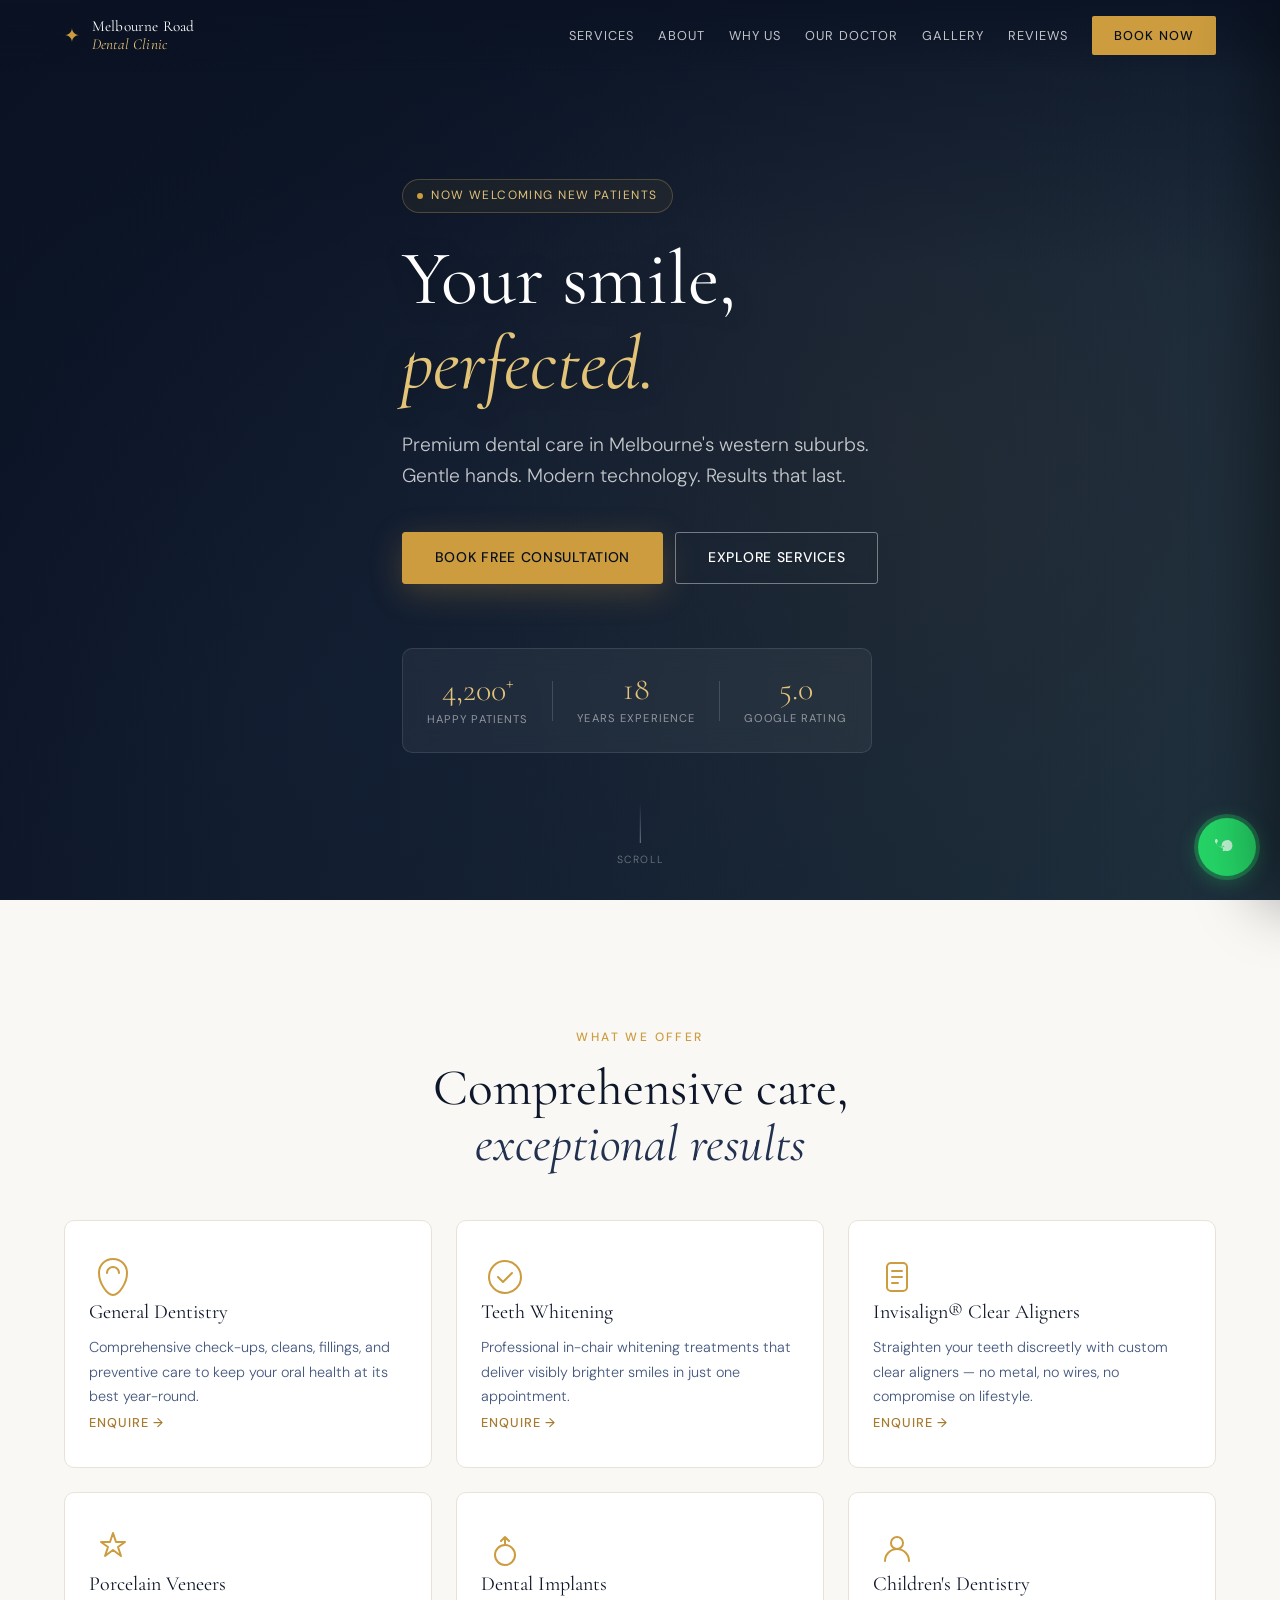
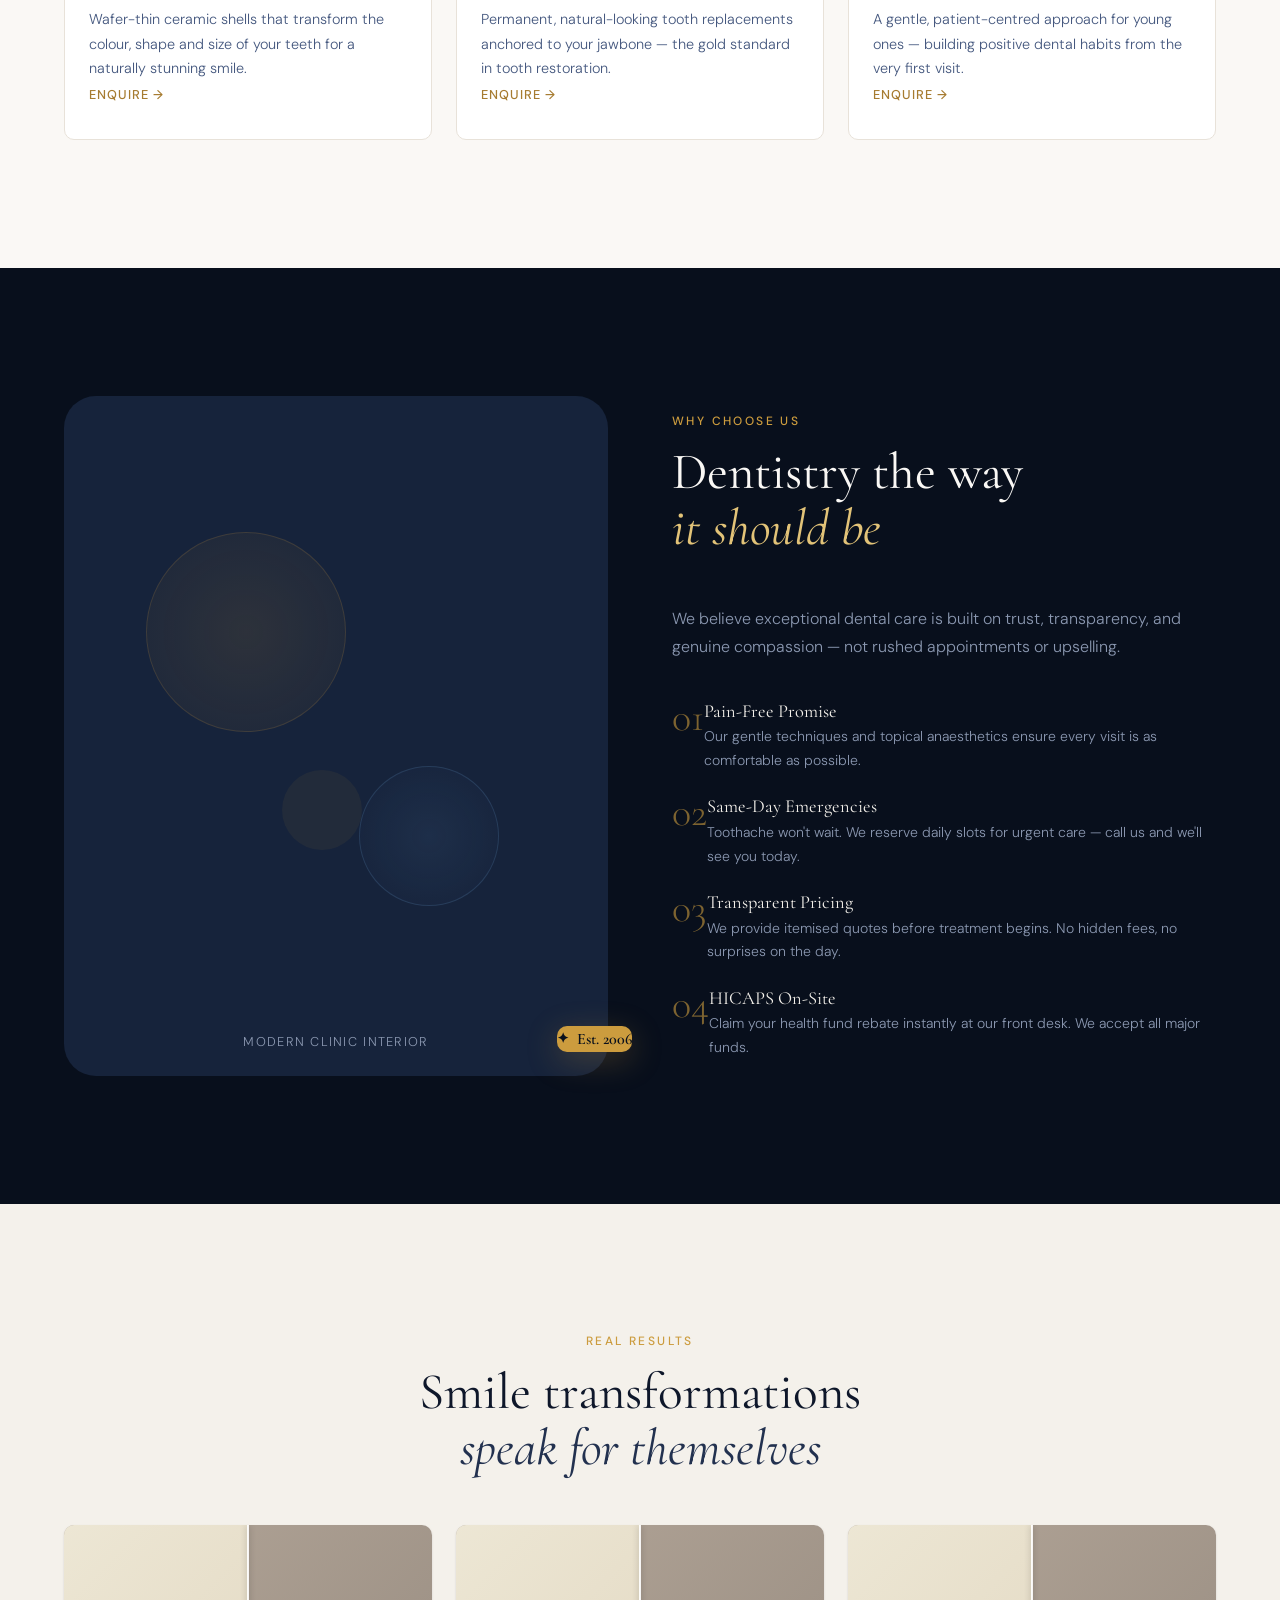
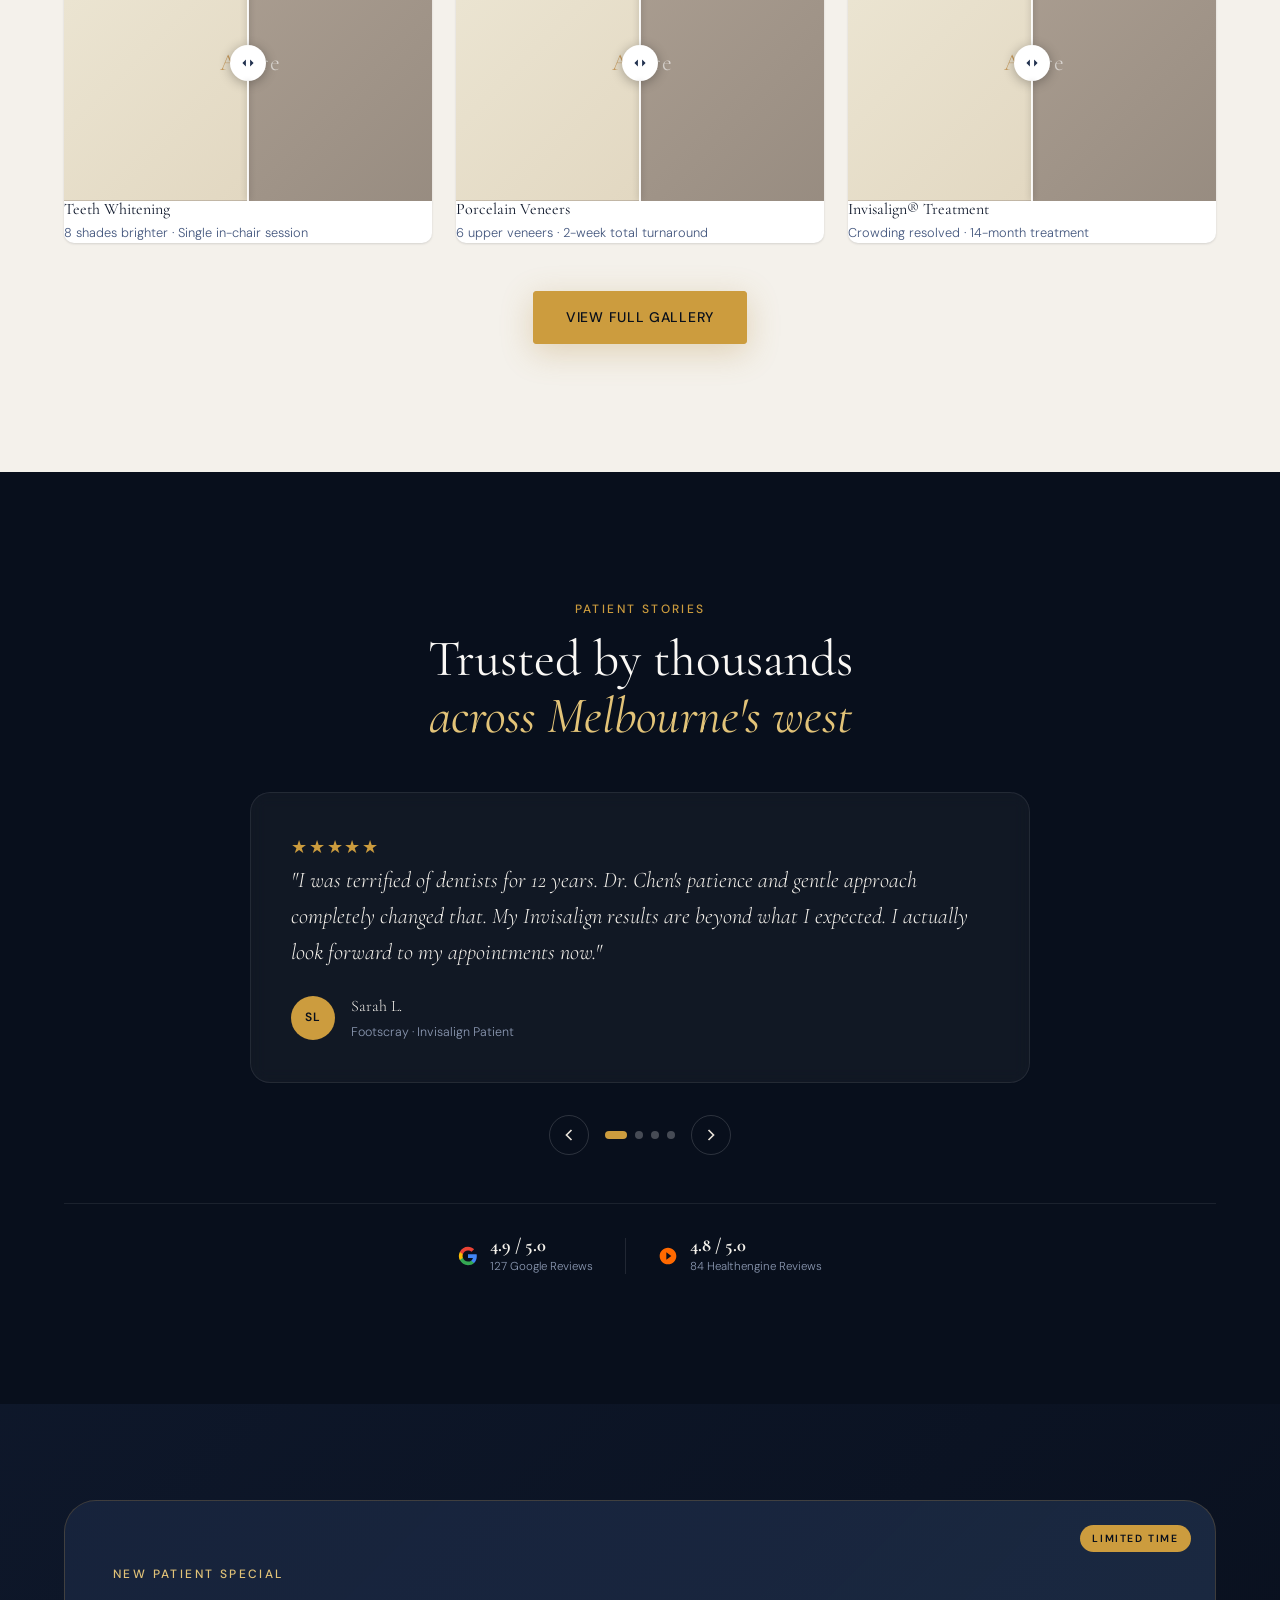
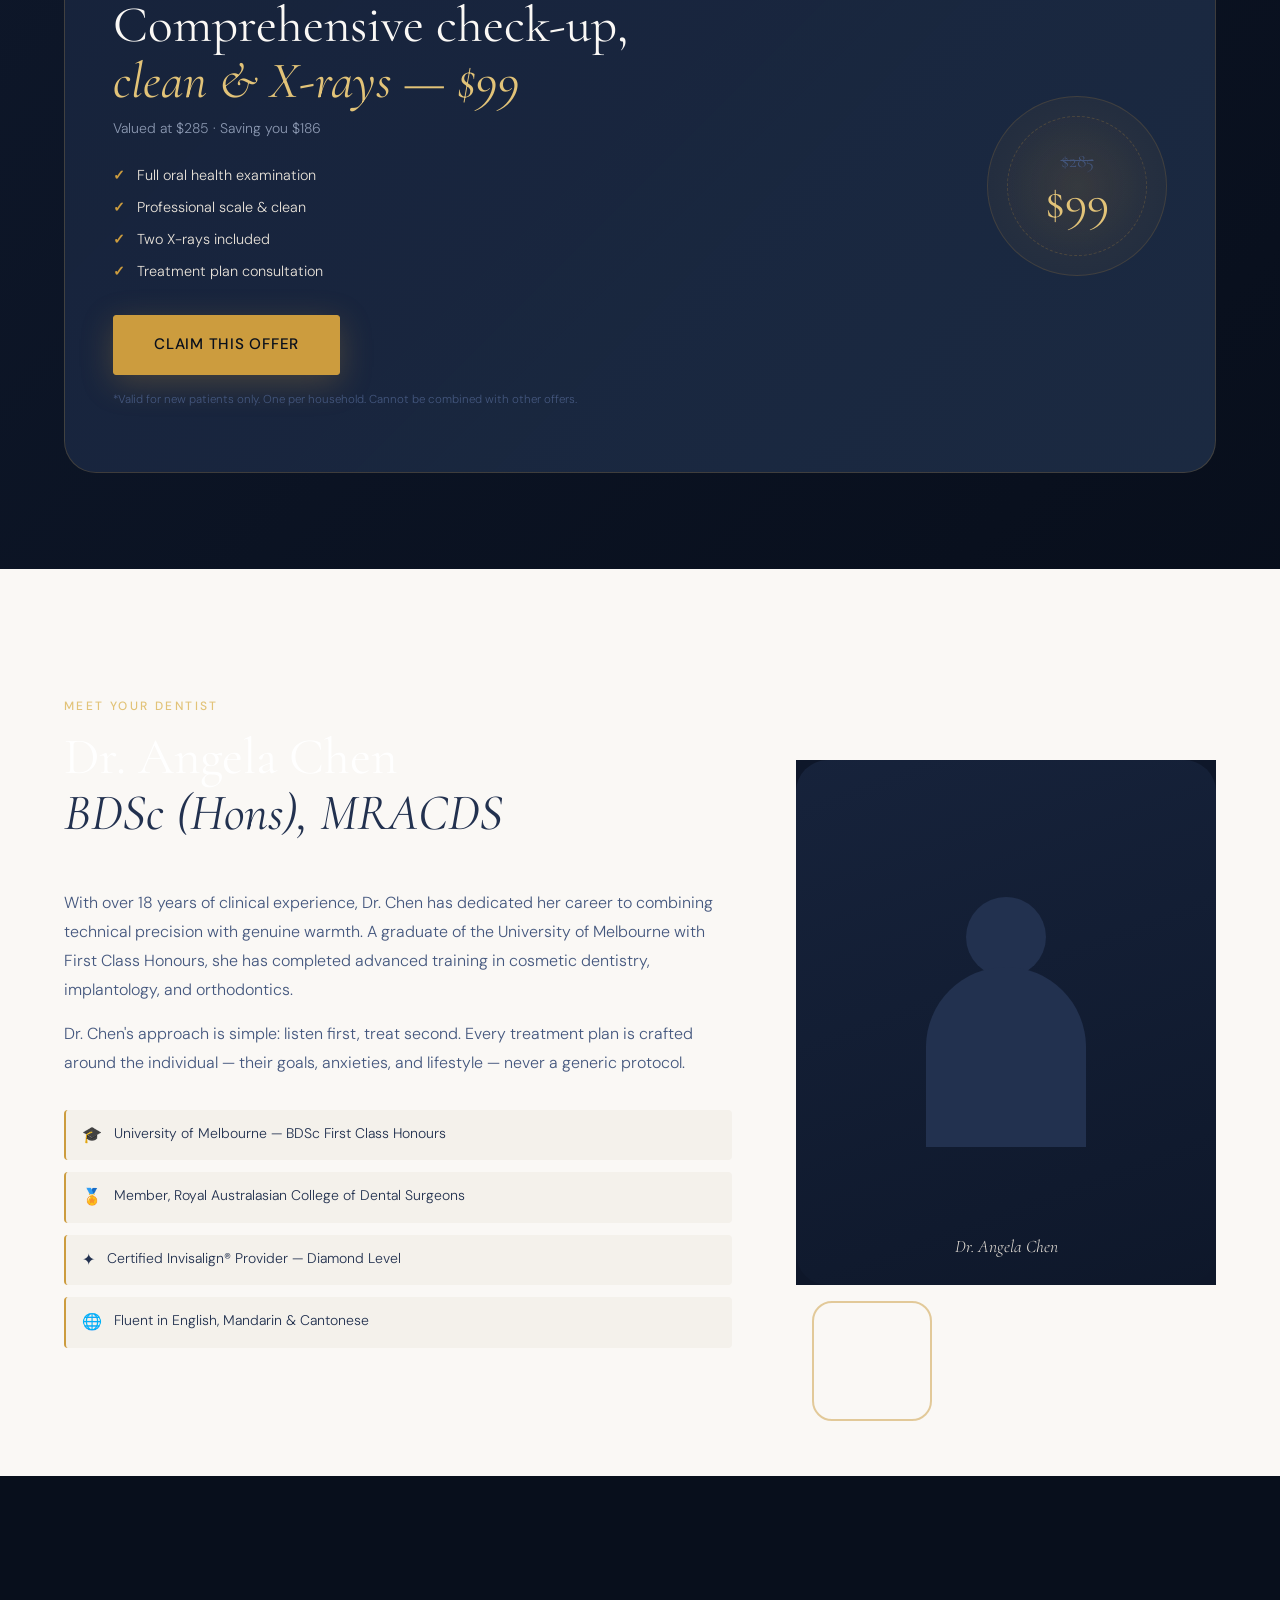
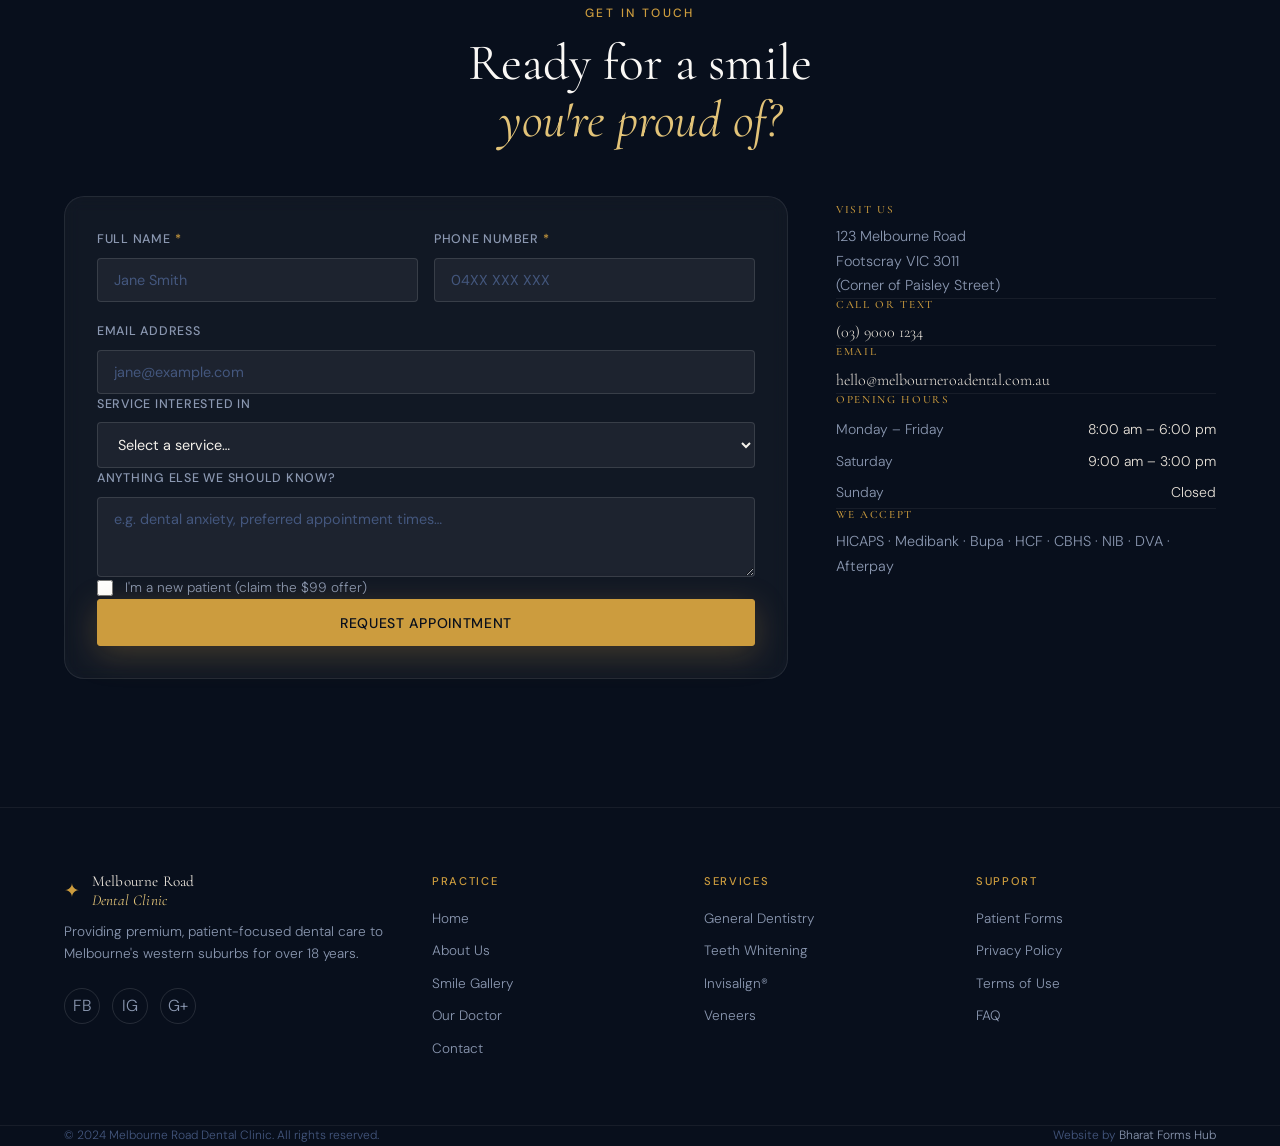
==== index.html @ a80108bb "Add files via upload" ====
<!DOCTYPE html>
<html lang="en">

<head>
    <meta charset="UTF-8" />
    <meta name="viewport" content="width=device-width, initial-scale=1.0" />
    <title>Melbourne Road Dental Clinic | Premium Care in the West</title>
    <meta name="description"
        content="Award-winning dental clinic in Melbourne's western suburbs. Cosmetic dentistry, Invisalign, implants & general care. Book your free consultation today." />
    <meta name="keywords"
        content="dental clinic Melbourne, dentist western suburbs, cosmetic dentistry, Invisalign Melbourne, teeth whitening" />
    <meta property="og:title" content="Melbourne Road Dental Clinic" />
    <meta property="og:description" content="Premium dental care in Melbourne's western suburbs." />
    <meta property="og:type" content="website" />
    <link rel="preconnect" href="https://fonts.googleapis.com" />
    <link rel="preconnect" href="https://fonts.gstatic.com" crossorigin />
    <link
        href="https://fonts.googleapis.com/css2?family=Cormorant+Garamond:ital,wght@0,300;0,400;0,600;1,300;1,400&family=DM+Sans:wght@300;400;500&display=swap"
        rel="stylesheet" />
    <link rel="stylesheet" href="style.css" />
</head>

<body>

    <script src="components.js"></script>

    <main>

        <!-- ============================================================
         SECTION 1 — HERO
    ============================================================ -->
        <section class="hero" id="hero" aria-label="Hero section">
            <div class="hero-bg">
                <img src="assets/hero-bg.jpg" alt="Melbourne Road Dental Clinic Hero" class="hero-bg-img"
                    onerror="this.style.display='none'; document.querySelector('.hero-bg-placeholder').style.display='block';">
                <div class="hero-overlay"></div>
                <div class="hero-bg-placeholder" aria-hidden="true" style="display:none;">
                    <div class="hero-gradient"></div>
                    <div class="hero-pattern"></div>
                </div>
            </div>

            <div class="hero-content container">
                <div class="hero-badge reveal">
                    <span class="badge-dot"></span>
                    Now welcoming new patients
                </div>

                <h1 class="hero-title reveal reveal--delay-1">
                    Your smile,<br>
                    <em>perfected.</em>
                </h1>

                <p class="hero-subtitle reveal reveal--delay-2">
                    Premium dental care in Melbourne's western suburbs.<br>
                    Gentle hands. Modern technology. Results that last.
                </p>

                <div class="hero-actions reveal reveal--delay-3">
                    <a href="#contact" class="btn btn--gold">Book Free Consultation</a>
                    <a href="#services" class="btn btn--ghost">Explore Services</a>
                </div>

                <div class="hero-stats reveal reveal--delay-4">
                    <div class="stat">
                        <span class="stat-number">4,200<sup>+</sup></span>
                        <span class="stat-label">Happy Patients</span>
                    </div>
                    <div class="stat-divider" aria-hidden="true"></div>
                    <div class="stat">
                        <span class="stat-number">18</span>
                        <span class="stat-label">Years Experience</span>
                    </div>
                    <div class="stat-divider" aria-hidden="true"></div>
                    <div class="stat">
                        <span class="stat-number">5.0</span>
                        <span class="stat-label">Google Rating</span>
                    </div>
                </div>
            </div>

            <div class="hero-scroll-cue" aria-hidden="true">
                <div class="scroll-line"></div>
                <span>Scroll</span>
            </div>
        </section>

        <!-- ============================================================
         SECTION 2 — SERVICES
    ============================================================ -->
        <section class="services" id="services" aria-labelledby="services-heading">
            <div class="container">
                <div class="section-header reveal">
                    <p class="section-eyebrow">What We Offer</p>
                    <h2 id="services-heading" class="section-title">Comprehensive care,<br><em>exceptional results</em>
                    </h2>
                </div>

                <div class="services-grid">

                    <article class="service-card reveal" style="--delay: 0s">
                        <div class="service-icon" aria-hidden="true">
                            <svg viewBox="0 0 48 48" fill="none" xmlns="http://www.w3.org/2000/svg">
                                <path d="M24 6C16 6 10 12 10 20c0 10 8 22 14 22s14-12 14-22C38 12 32 6 24 6z"
                                    stroke="currentColor" stroke-width="2" fill="none" />
                                <path d="M18 20c0-3.3 2.7-6 6-6s6 2.7 6 6" stroke="currentColor" stroke-width="2"
                                    stroke-linecap="round" />
                            </svg>
                        </div>
                        <h3>General Dentistry</h3>
                        <p>Comprehensive check-ups, cleans, fillings, and preventive care to keep your oral health at
                            its best year-round.</p>
                        <a href="#contact" class="service-link">Enquire →</a>
                    </article>

                    <article class="service-card reveal" style="--delay: 0.1s">
                        <div class="service-icon" aria-hidden="true">
                            <svg viewBox="0 0 48 48" fill="none" xmlns="http://www.w3.org/2000/svg">
                                <circle cx="24" cy="24" r="16" stroke="currentColor" stroke-width="2" />
                                <path d="M17 24l5 5 9-9" stroke="currentColor" stroke-width="2" stroke-linecap="round"
                                    stroke-linejoin="round" />
                            </svg>
                        </div>
                        <h3>Teeth Whitening</h3>
                        <p>Professional in-chair whitening treatments that deliver visibly brighter smiles in just one
                            appointment.</p>
                        <a href="#contact" class="service-link">Enquire →</a>
                    </article>

                    <article class="service-card reveal" style="--delay: 0.2s">
                        <div class="service-icon" aria-hidden="true">
                            <svg viewBox="0 0 48 48" fill="none" xmlns="http://www.w3.org/2000/svg">
                                <rect x="14" y="10" width="20" height="28" rx="4" stroke="currentColor"
                                    stroke-width="2" />
                                <path d="M19 18h10M19 24h10M19 30h6" stroke="currentColor" stroke-width="2"
                                    stroke-linecap="round" />
                            </svg>
                        </div>
                        <h3>Invisalign® Clear Aligners</h3>
                        <p>Straighten your teeth discreetly with custom clear aligners — no metal, no wires, no
                            compromise on lifestyle.</p>
                        <a href="#contact" class="service-link">Enquire →</a>
                    </article>

                    <article class="service-card reveal" style="--delay: 0.3s">
                        <div class="service-icon" aria-hidden="true">
                            <svg viewBox="0 0 48 48" fill="none" xmlns="http://www.w3.org/2000/svg">
                                <path d="M24 8l3 9h9l-7 5 3 9-8-6-8 6 3-9-7-5h9z" stroke="currentColor" stroke-width="2"
                                    stroke-linejoin="round" fill="none" />
                            </svg>
                        </div>
                        <h3>Porcelain Veneers</h3>
                        <p>Wafer-thin ceramic shells that transform the colour, shape and size of your teeth for a
                            naturally stunning smile.</p>
                        <a href="#contact" class="service-link">Enquire →</a>
                    </article>

                    <article class="service-card reveal" style="--delay: 0.4s">
                        <div class="service-icon" aria-hidden="true">
                            <svg viewBox="0 0 48 48" fill="none" xmlns="http://www.w3.org/2000/svg">
                                <circle cx="24" cy="30" r="10" stroke="currentColor" stroke-width="2" />
                                <path d="M24 20v-8M20 16l4-4 4 4" stroke="currentColor" stroke-width="2"
                                    stroke-linecap="round" stroke-linejoin="round" />
                            </svg>
                        </div>
                        <h3>Dental Implants</h3>
                        <p>Permanent, natural-looking tooth replacements anchored to your jawbone — the gold standard in
                            tooth restoration.</p>
                        <a href="#contact" class="service-link">Enquire →</a>
                    </article>

                    <article class="service-card reveal" style="--delay: 0.5s">
                        <div class="service-icon" aria-hidden="true">
                            <svg viewBox="0 0 48 48" fill="none" xmlns="http://www.w3.org/2000/svg">
                                <path d="M12 36c0-6.6 5.4-12 12-12s12 5.4 12 12" stroke="currentColor" stroke-width="2"
                                    stroke-linecap="round" />
                                <circle cx="24" cy="18" r="6" stroke="currentColor" stroke-width="2" />
                            </svg>
                        </div>
                        <h3>Children's Dentistry</h3>
                        <p>A gentle, patient-centred approach for young ones — building positive dental habits from the
                            very first visit.</p>
                        <a href="#contact" class="service-link">Enquire →</a>
                    </article>

                </div>
            </div>
        </section>

        <!-- ============================================================
         SECTION 3 — WHY US
    ============================================================ -->
        <section class="why-us" id="why-us" aria-labelledby="why-heading">
            <div class="why-us-inner">

                <div class="why-us-image reveal">
                    <img src="assets/clinic-interior.jpg" alt="Modern clinic interior" class="why-us-img"
                        onerror="this.style.display='none'; document.querySelector('.why-us-img-placeholder').style.display='flex';">
                    <div class="why-us-img-placeholder" aria-hidden="true" style="display:none;">
                        <div class="interior-graphic">
                            <div class="ig-circle ig-circle--1"></div>
                            <div class="ig-circle ig-circle--2"></div>
                            <div class="ig-circle ig-circle--3"></div>
                            <div class="ig-label">Modern Clinic Interior</div>
                        </div>
                    </div>
                    <div class="why-us-img-badge">
                        <span class="badge-icon">✦</span>
                        <span>Est. 2006</span>
                    </div>
                </div>

                <div class="why-us-content">
                    <div class="section-header reveal" style="text-align:left;">
                        <p class="section-eyebrow">Why Choose Us</p>
                        <h2 id="why-heading" class="section-title">Dentistry the way<br><em>it should be</em></h2>
                    </div>

                    <p class="why-us-intro reveal">We believe exceptional dental care is built on trust, transparency,
                        and genuine compassion — not rushed appointments or upselling.</p>

                    <ul class="why-list" role="list">
                        <li class="why-item reveal">
                            <div class="why-item-icon" aria-hidden="true">01</div>
                            <div>
                                <h3>Pain-Free Promise</h3>
                                <p>Our gentle techniques and topical anaesthetics ensure every visit is as comfortable
                                    as possible.</p>
                            </div>
                        </li>
                        <li class="why-item reveal">
                            <div class="why-item-icon" aria-hidden="true">02</div>
                            <div>
                                <h3>Same-Day Emergencies</h3>
                                <p>Toothache won't wait. We reserve daily slots for urgent care — call us and we'll see
                                    you today.</p>
                            </div>
                        </li>
                        <li class="why-item reveal">
                            <div class="why-item-icon" aria-hidden="true">03</div>
                            <div>
                                <h3>Transparent Pricing</h3>
                                <p>We provide itemised quotes before treatment begins. No hidden fees, no surprises on
                                    the day.</p>
                            </div>
                        </li>
                        <li class="why-item reveal">
                            <div class="why-item-icon" aria-hidden="true">04</div>
                            <div>
                                <h3>HICAPS On-Site</h3>
                                <p>Claim your health fund rebate instantly at our front desk. We accept all major funds.
                                </p>
                            </div>
                        </li>
                    </ul>
                </div>

            </div>
        </section>

        <!-- ============================================================
         SECTION 4 — BEFORE / AFTER GALLERY
    ============================================================ -->
        <section class="gallery" id="gallery" aria-labelledby="gallery-heading">
            <div class="container">
                <div class="section-header reveal">
                    <p class="section-eyebrow">Real Results</p>
                    <h2 id="gallery-heading" class="section-title">Smile transformations<br><em>speak for
                            themselves</em></h2>
                </div>

                <div class="gallery-grid">

                    <article class="gallery-card reveal" style="--delay:0s">
                        <div class="before-after" role="img" aria-label="Before and after teeth whitening treatment">
                            <div class="before-after-slider" data-slider>
                                <div class="ba-before">
                                    <img src="assets/smile-1-before.jpg" alt="Before whitening" class="ba-img"
                                        onerror="this.style.display='none';">
                                    <div class="ba-img-placeholder ba-before-ph">
                                        <span>Before</span>
                                    </div>
                                    <label class="ba-label ba-label--before">Before</label>
                                </div>
                                <div class="ba-after">
                                    <img src="assets/smile-1-after.jpg" alt="After whitening" class="ba-img"
                                        onerror="this.style.display='none';">
                                    <div class="ba-img-placeholder ba-after-ph">
                                        <span>After</span>
                                    </div>
                                    <label class="ba-label ba-label--after">After</label>
                                </div>
                                <div class="ba-handle" role="slider" aria-label="Drag to compare" tabindex="0"
                                    aria-valuemin="0" aria-valuemax="100" aria-valuenow="50">
                                    <div class="ba-handle-line"></div>
                                    <div class="ba-handle-circle">
                                        <svg viewBox="0 0 20 20" fill="currentColor" width="14">
                                            <path d="M7 5l-5 5 5 5V5zm6 0v10l5-5-5-5z" />
                                        </svg>
                                    </div>
                                    <div class="ba-handle-line"></div>
                                </div>
                            </div>
                        </div>
                        <div class="gallery-card-info">
                            <h3>Teeth Whitening</h3>
                            <p>8 shades brighter · Single in-chair session</p>
                        </div>
                    </article>

                    <article class="gallery-card reveal" style="--delay:0.15s">
                        <div class="before-after" role="img" aria-label="Before and after veneer treatment">
                            <div class="before-after-slider" data-slider>
                                <div class="ba-before">
                                    <div class="ba-img-placeholder ba-before-ph">
                                        <span>Before</span>
                                    </div>
                                    <label class="ba-label ba-label--before">Before</label>
                                </div>
                                <div class="ba-after">
                                    <div class="ba-img-placeholder ba-after-ph">
                                        <span>After</span>
                                    </div>
                                    <label class="ba-label ba-label--after">After</label>
                                </div>
                                <div class="ba-handle" role="slider" aria-label="Drag to compare" tabindex="0"
                                    aria-valuemin="0" aria-valuemax="100" aria-valuenow="50">
                                    <div class="ba-handle-line"></div>
                                    <div class="ba-handle-circle">
                                        <svg viewBox="0 0 20 20" fill="currentColor" width="14">
                                            <path d="M7 5l-5 5 5 5V5zm6 0v10l5-5-5-5z" />
                                        </svg>
                                    </div>
                                    <div class="ba-handle-line"></div>
                                </div>
                            </div>
                        </div>
                        <div class="gallery-card-info">
                            <h3>Porcelain Veneers</h3>
                            <p>6 upper veneers · 2-week total turnaround</p>
                        </div>
                    </article>

                    <article class="gallery-card reveal" style="--delay:0.3s">
                        <div class="before-after" role="img" aria-label="Before and after Invisalign treatment">
                            <div class="before-after-slider" data-slider>
                                <div class="ba-before">
                                    <div class="ba-img-placeholder ba-before-ph">
                                        <span>Before</span>
                                    </div>
                                    <label class="ba-label ba-label--before">Before</label>
                                </div>
                                <div class="ba-after">
                                    <div class="ba-img-placeholder ba-after-ph">
                                        <span>After</span>
                                    </div>
                                    <label class="ba-label ba-label--after">After</label>
                                </div>
                                <div class="ba-handle" role="slider" aria-label="Drag to compare" tabindex="0"
                                    aria-valuemin="0" aria-valuemax="100" aria-valuenow="50">
                                    <div class="ba-handle-line"></div>
                                    <div class="ba-handle-circle">
                                        <svg viewBox="0 0 20 20" fill="currentColor" width="14">
                                            <path d="M7 5l-5 5 5 5V5zm6 0v10l5-5-5-5z" />
                                        </svg>
                                    </div>
                                    <div class="ba-handle-line"></div>
                                </div>
                            </div>
                        </div>
                        <div class="gallery-card-info">
                            <h3>Invisalign® Treatment</h3>
                            <p>Crowding resolved · 14-month treatment</p>
                        </div>
                    </article>

                </div>

                <div class="gallery-actions reveal" style="text-align:center; margin-top: var(--space-12);">
                    <a href="gallery.html" class="btn btn--gold">View Full Gallery</a>
                </div>
            </div>
        </section>

        <!-- ============================================================
         SECTION 5 — TESTIMONIALS
    ============================================================ -->
        <section class="testimonials" id="testimonials" aria-labelledby="testimonials-heading">
            <div class="container">
                <div class="section-header reveal">
                    <p class="section-eyebrow">Patient Stories</p>
                    <h2 id="testimonials-heading" class="section-title">Trusted by thousands<br><em>across Melbourne's
                            west</em></h2>
                </div>

                <div class="testimonials-slider-wrap">
                    <div class="testimonials-slider" id="testimonials-slider" role="list" aria-live="polite">

                        <article class="testimonial-card active" role="listitem">
                            <div class="testimonial-stars" aria-label="5 out of 5 stars">★★★★★</div>
                            <blockquote>
                                "I was terrified of dentists for 12 years. Dr. Chen's patience and gentle approach
                                completely changed that. My Invisalign results are beyond what I expected. I actually
                                look forward to my appointments now."
                            </blockquote>
                            <footer class="testimonial-author">
                                <div class="author-avatar" aria-hidden="true">SL</div>
                                <div>
                                    <cite class="author-name">Sarah L.</cite>
                                    <p class="author-location">Footscray · Invisalign Patient</p>
                                </div>
                            </footer>
                        </article>

                        <article class="testimonial-card" role="listitem">
                            <div class="testimonial-stars" aria-label="5 out of 5 stars">★★★★★</div>
                            <blockquote>
                                "Had a dental emergency on a Saturday morning — they fit me in within the hour. Tooth
                                was saved, pain was gone, and the follow-up care was exceptional. This is how dentistry
                                should feel."
                            </blockquote>
                            <footer class="testimonial-author">
                                <div class="author-avatar" aria-hidden="true">MK</div>
                                <div>
                                    <cite class="author-name">Michael K.</cite>
                                    <p class="author-location">Sunshine · Emergency Patient</p>
                                </div>
                            </footer>
                        </article>

                        <article class="testimonial-card" role="listitem">
                            <div class="testimonial-stars" aria-label="5 out of 5 stars">★★★★★</div>
                            <blockquote>
                                "The veneers are absolutely stunning. I've received so many compliments. The team walked
                                me through every single step and the final result is even better than the mockups. Worth
                                every cent."
                            </blockquote>
                            <footer class="testimonial-author">
                                <div class="author-avatar" aria-hidden="true">PR</div>
                                <div>
                                    <cite class="author-name">Priya R.</cite>
                                    <p class="author-location">St Albans · Veneers Patient</p>
                                </div>
                            </footer>
                        </article>

                        <article class="testimonial-card" role="listitem">
                            <div class="testimonial-stars" aria-label="5 out of 5 stars">★★★★★</div>
                            <blockquote>
                                "Brought my two kids here after struggling to find a dentist they weren't scared of. The
                                staff are incredible with children — patient, fun and thorough. We're a family for life
                                here."
                            </blockquote>
                            <footer class="testimonial-author">
                                <div class="author-avatar" aria-hidden="true">JN</div>
                                <div>
                                    <cite class="author-name">James N.</cite>
                                    <p class="author-location">Yarraville · Family Patient</p>
                                </div>
                            </footer>
                        </article>

                    </div>

                    <div class="slider-controls" aria-label="Testimonial navigation">
                        <button class="slider-btn" id="slider-prev" aria-label="Previous testimonial">
                            <svg viewBox="0 0 24 24" fill="none" stroke="currentColor" stroke-width="2" width="20">
                                <path d="M15 18l-6-6 6-6" />
                            </svg>
                        </button>
                        <div class="slider-dots" id="slider-dots" role="tablist" aria-label="Testimonial pages">
                            <button class="dot active" role="tab" aria-selected="true" aria-label="Testimonial 1"
                                data-index="0"></button>
                            <button class="dot" role="tab" aria-selected="false" aria-label="Testimonial 2"
                                data-index="1"></button>
                            <button class="dot" role="tab" aria-selected="false" aria-label="Testimonial 3"
                                data-index="2"></button>
                            <button class="dot" role="tab" aria-selected="false" aria-label="Testimonial 4"
                                data-index="3"></button>
                        </div>
                        <button class="slider-btn" id="slider-next" aria-label="Next testimonial">
                            <svg viewBox="0 0 24 24" fill="none" stroke="currentColor" stroke-width="2" width="20">
                                <path d="M9 18l6-6-6-6" />
                            </svg>
                        </button>
                    </div>
                </div>

                <div class="review-platforms reveal">
                    <div class="review-platform">
                        <svg viewBox="0 0 24 24" width="20" aria-hidden="true">
                            <path
                                d="M22.56 12.25c0-.78-.07-1.53-.2-2.25H12v4.26h5.92c-.26 1.37-1.04 2.53-2.21 3.31v2.77h3.57c2.08-1.92 3.28-4.74 3.28-8.09z"
                                fill="#4285F4" />
                            <path
                                d="M12 23c2.97 0 5.46-.98 7.28-2.66l-3.57-2.77c-.98.66-2.23 1.06-3.71 1.06-2.86 0-5.29-1.93-6.16-4.53H2.18v2.84C3.99 20.53 7.7 23 12 23z"
                                fill="#34A853" />
                            <path
                                d="M5.84 14.09c-.22-.66-.35-1.36-.35-2.09s.13-1.43.35-2.09V7.07H2.18C1.43 8.55 1 10.22 1 12s.43 3.45 1.18 4.93l2.85-2.22.81-.62z"
                                fill="#FBBC05" />
                            <path
                                d="M12 5.38c1.62 0 3.06.56 4.21 1.64l3.15-3.15C17.45 2.09 14.97 1 12 1 7.7 1 3.99 3.47 2.18 7.07l3.66 2.84c.87-2.6 3.3-4.53 6.16-4.53z"
                                fill="#EA4335" />
                        </svg>
                        <div>
                            <strong>4.9 / 5.0</strong>
                            <small>127 Google Reviews</small>
                        </div>
                    </div>
                    <div class="review-divider" aria-hidden="true"></div>
                    <div class="review-platform">
                        <svg viewBox="0 0 24 24" width="20" fill="#FF6900" aria-hidden="true">
                            <path
                                d="M12 2C6.48 2 2 6.48 2 12s4.48 10 10 10 10-4.48 10-10S17.52 2 12 2zm-2 14.5v-9l6 4.5-6 4.5z" />
                        </svg>
                        <div>
                            <strong>4.8 / 5.0</strong>
                            <small>84 Healthengine Reviews</small>
                        </div>
                    </div>
                </div>

            </div>
        </section>

        <!-- ============================================================
         SECTION 6 — SPECIAL OFFER
    ============================================================ -->
        <section class="offer" id="offer" aria-labelledby="offer-heading">
            <div class="container">
                <div class="offer-card reveal">
                    <div class="offer-badge" aria-label="Limited time">Limited Time</div>
                    <div class="offer-content">
                        <p class="section-eyebrow" style="color: var(--gold-light)">New Patient Special</p>
                        <h2 id="offer-heading">
                            Comprehensive check-up,<br><em>clean &amp; X-rays — $99</em>
                        </h2>
                        <p class="offer-value">Valued at $285 · Saving you $186</p>
                        <ul class="offer-includes" role="list">
                            <li>Full oral health examination</li>
                            <li>Professional scale & clean</li>
                            <li>Two X-rays included</li>
                            <li>Treatment plan consultation</li>
                        </ul>
                        <a href="#contact" class="btn btn--gold btn--lg">Claim This Offer</a>
                        <p class="offer-disclaimer">*Valid for new patients only. One per household. Cannot be combined
                            with other offers.</p>
                    </div>
                    <div class="offer-visual" aria-hidden="true">
                        <div class="offer-circle offer-circle--1"></div>
                        <div class="offer-circle offer-circle--2"></div>
                        <div class="offer-price-tag">
                            <span class="offer-was">$285</span>
                            <span class="offer-now">$99</span>
                        </div>
                    </div>
                </div>
            </div>
        </section>

        <!-- ============================================================
         SECTION 7 — DOCTOR PROFILE
    ============================================================ -->
        <section class="doctor" id="doctor" aria-labelledby="doctor-heading">
            <div class="doctor-inner container">

                <div class="doctor-content">
                    <div class="section-header reveal" style="text-align:left;">
                        <p class="section-eyebrow">Meet Your Dentist</p>
                        <h2 id="doctor-heading" class="section-title">Dr. Angela Chen<br><em>BDSc (Hons), MRACDS</em>
                        </h2>
                    </div>

                    <p class="doctor-bio reveal">
                        With over 18 years of clinical experience, Dr. Chen has dedicated her career to combining
                        technical precision with genuine warmth. A graduate of the University of Melbourne with First
                        Class Honours, she has completed advanced training in cosmetic dentistry, implantology, and
                        orthodontics.
                    </p>
                    <p class="doctor-bio reveal">
                        Dr. Chen's approach is simple: listen first, treat second. Every treatment plan is crafted
                        around the individual — their goals, anxieties, and lifestyle — never a generic protocol.
                    </p>

                    <div class="doctor-credentials reveal">
                        <div class="credential">
                            <span class="credential-icon">🎓</span>
                            <span>University of Melbourne — BDSc First Class Honours</span>
                        </div>
                        <div class="credential">
                            <span class="credential-icon">🏅</span>
                            <span>Member, Royal Australasian College of Dental Surgeons</span>
                        </div>
                        <div class="credential">
                            <span class="credential-icon">✦</span>
                            <span>Certified Invisalign® Provider — Diamond Level</span>
                        </div>
                        <div class="credential">
                            <span class="credential-icon">🌐</span>
                            <span>Fluent in English, Mandarin & Cantonese</span>
                        </div>
                    </div>
                </div>

                <div class="doctor-image reveal">
                    <img src="assets/doctor.jpg" alt="Dr. Angela Chen, Principal Dentist" class="doctor-photo"
                        onerror="this.style.display='none'; document.querySelector('.doctor-photo-placeholder').style.display='flex';">
                    <div class="doctor-photo-placeholder" aria-hidden="true" style="display:none;">
                        <div class="doctor-silhouette">
                            <div class="ds-head"></div>
                            <div class="ds-body"></div>
                        </div>
                        <div class="doctor-photo-caption">Dr. Angela Chen</div>
                    </div>
                    <div class="doctor-img-accent" aria-hidden="true"></div>
                </div>

            </div>
        </section>

        <!-- ============================================================
         SECTION 8 — CONTACT / BOOKING
    ============================================================ -->
        <section class="contact" id="contact" aria-labelledby="contact-heading">
            <div class="container">
                <div class="section-header reveal">
                    <p class="section-eyebrow">Get In Touch</p>
                    <h2 id="contact-heading" class="section-title">Ready for a smile<br><em>you're proud of?</em></h2>
                </div>

                <div class="contact-grid">

                    <div class="contact-form-wrap reveal">
                        <form class="contact-form" id="contact-form" novalidate aria-label="Appointment booking form">
                            <div class="form-row">
                                <div class="form-group">
                                    <label for="name">Full Name <span aria-hidden="true">*</span></label>
                                    <input type="text" id="name" name="name" autocomplete="name" required
                                        aria-required="true" placeholder="Jane Smith" />
                                    <span class="form-error" id="name-error" role="alert"></span>
                                </div>
                                <div class="form-group">
                                    <label for="phone">Phone Number <span aria-hidden="true">*</span></label>
                                    <input type="tel" id="phone" name="phone" autocomplete="tel" required
                                        aria-required="true" placeholder="04XX XXX XXX" />
                                    <span class="form-error" id="phone-error" role="alert"></span>
                                </div>
                            </div>
                            <div class="form-group">
                                <label for="email">Email Address</label>
                                <input type="email" id="email" name="email" autocomplete="email"
                                    placeholder="jane@example.com" />
                            </div>
                            <div class="form-group">
                                <label for="service">Service Interested In</label>
                                <select id="service" name="service">
                                    <option value="">Select a service…</option>
                                    <option value="general">General Check-up & Clean</option>
                                    <option value="whitening">Teeth Whitening</option>
                                    <option value="invisalign">Invisalign® Aligners</option>
                                    <option value="veneers">Porcelain Veneers</option>
                                    <option value="implants">Dental Implants</option>
                                    <option value="emergency">Emergency Appointment</option>
                                    <option value="children">Children's Dentistry</option>
                                    <option value="other">Other / Not Sure</option>
                                </select>
                            </div>
                            <div class="form-group">
                                <label for="message">Anything else we should know?</label>
                                <textarea id="message" name="message" rows="3"
                                    placeholder="e.g. dental anxiety, preferred appointment times…"></textarea>
                            </div>
                            <div class="form-check">
                                <input type="checkbox" id="new-patient" name="new-patient" />
                                <label for="new-patient">I'm a new patient (claim the $99 offer)</label>
                            </div>
                            <button type="submit" class="btn btn--gold btn--full" id="form-submit">
                                <span id="btn-text">Request Appointment</span>
                                <span id="btn-loading" hidden aria-live="polite">Sending…</span>
                            </button>
                            <div class="form-success" id="form-success" hidden role="alert">
                                ✓ Thank you! We'll be in touch within 2 business hours.
                            </div>
                        </form>
                    </div>

                    <div class="contact-info reveal">
                        <div class="info-block">
                            <h3>Visit Us</h3>
                            <address>
                                123 Melbourne Road<br>
                                Footscray VIC 3011<br>
                                (Corner of Paisley Street)
                            </address>
                        </div>
                        <div class="info-block">
                            <h3>Call or Text</h3>
                            <a href="tel:+61390001234" class="info-link">(03) 9000 1234</a>
                        </div>
                        <div class="info-block">
                            <h3>Email</h3>
                            <a href="mailto:hello@melbourneroadental.com.au"
                                class="info-link">hello@melbourneroadental.com.au</a>
                        </div>
                        <div class="info-block">
                            <h3>Opening Hours</h3>
                            <table class="hours-table" aria-label="Opening hours">
                                <tr>
                                    <td>Monday – Friday</td>
                                    <td>8:00 am – 6:00 pm</td>
                                </tr>
                                <tr>
                                    <td>Saturday</td>
                                    <td>9:00 am – 3:00 pm</td>
                                </tr>
                                <tr>
                                    <td>Sunday</td>
                                    <td>Closed</td>
                                </tr>
                            </table>
                        </div>
                        <div class="info-block">
                            <h3>We Accept</h3>
                            <p class="accepts">HICAPS · Medibank · Bupa · HCF · CBHS · NIB · DVA · Afterpay</p>
                        </div>
                    </div>

                </div>
            </div>
        </section>

    </main>

    </main>

    <script src="script.js"></script>
</body>

</html>
---- style.css ----
/* ================================================================
   MELBOURNE ROAD DENTAL CLINIC
   style.css — Luxury Editorial Aesthetic
   Design: Deep navy · Warm ivory · Gold accents
   Fonts: Cormorant Garamond (display) + DM Sans (body)
================================================================ */

/* ── DESIGN TOKENS ────────────────────────────────────────────── */
:root {
    /* Colors */
    --navy-950: hsl(220, 55%, 7%);
    --navy-900: hsl(220, 50%, 11%);
    --navy-800: hsl(220, 45%, 16%);
    --navy-700: hsl(220, 40%, 22%);
    --navy-500: hsl(220, 30%, 38%);
    --navy-300: hsl(220, 20%, 62%);
    --navy-100: hsl(220, 15%, 90%);

    --ivory-50: hsl(38, 30%, 97%);
    --ivory-100: hsl(38, 28%, 94%);
    --ivory-200: hsl(38, 24%, 88%);
    --ivory-300: hsl(38, 20%, 80%);

    --gold-deep: hsl(38, 55%, 42%);
    --gold: hsl(40, 58%, 52%);
    --gold-light: hsl(42, 65%, 68%);
    --gold-pale: hsl(44, 60%, 88%);

    --white: #ffffff;
    --error: hsl(0, 72%, 51%);
    --success: hsl(142, 69%, 38%);

    /* Typography */
    --font-display: 'Cormorant Garamond', Georgia, 'Times New Roman', serif;
    --font-body: 'DM Sans', -apple-system, BlinkMacSystemFont, 'Segoe UI', sans-serif;

    /* Spacing */
    --space-1: 0.25rem;
    --space-2: 0.5rem;
    --space-3: 0.75rem;
    --space-4: 1rem;
    --space-6: 1.5rem;
    --space-8: 2rem;
    --space-10: 2.5rem;
    --space-12: 3rem;
    --space-16: 4rem;
    --space-20: 5rem;
    --space-24: 6rem;
    --space-32: 8rem;

    /* Layout */
    --container: 1200px;
    --radius-sm: 4px;
    --radius-md: 10px;
    --radius-lg: 20px;
    --radius-xl: 32px;

    /* Transitions */
    --ease-out: cubic-bezier(0.16, 1, 0.3, 1);
    --ease-in-out: cubic-bezier(0.45, 0, 0.55, 1);
    --dur-fast: 180ms;
    --dur-std: 320ms;
    --dur-slow: 600ms;

    /* Shadows */
    --shadow-sm: 0 1px 3px rgba(10, 22, 40, 0.08), 0 1px 2px rgba(10, 22, 40, 0.06);
    --shadow-md: 0 4px 16px rgba(10, 22, 40, 0.10), 0 2px 8px rgba(10, 22, 40, 0.06);
    --shadow-lg: 0 20px 60px rgba(10, 22, 40, 0.18), 0 4px 16px rgba(10, 22, 40, 0.08);
    --shadow-gold: 0 8px 32px rgba(180, 135, 60, 0.30);
}

/* ── RESET & BASE ──────────────────────────────────────────────── */
*,
*::before,
*::after {
    box-sizing: border-box;
    margin: 0;
    padding: 0;
}

html {
    scroll-behavior: smooth;
    font-size: 16px;
    -webkit-text-size-adjust: 100%;
}

body {
    font-family: var(--font-body);
    font-weight: 300;
    background: var(--ivory-50);
    color: var(--navy-900);
    line-height: 1.65;
    overflow-x: hidden;
}

img {
    display: block;
    max-width: 100%;
    height: auto;
}

a {
    color: inherit;
    text-decoration: none;
}

ul,
ol {
    list-style: none;
}

address {
    font-style: normal;
}

button {
    font-family: inherit;
    cursor: pointer;
    border: none;
    background: none;
}

input,
select,
textarea {
    font-family: inherit;
}

sup {
    font-size: 0.6em;
    vertical-align: super;
}

/* Focus visible */
:focus-visible {
    outline: 2px solid var(--gold);
    outline-offset: 3px;
    border-radius: 2px;
}

/* ── TYPOGRAPHY ────────────────────────────────────────────────── */
h1,
h2,
h3 {
    font-family: var(--font-display);
    font-weight: 400;
    line-height: 1.1;
}

h1 {
    font-size: clamp(2.8rem, 6vw, 5rem);
}

h2 {
    font-size: clamp(2rem, 4vw, 3.4rem);
}

h3 {
    font-size: clamp(1.1rem, 2vw, 1.4rem);
}

em {
    font-style: italic;
}

/* ── LAYOUT UTILITIES ─────────────────────────────────────────── */
.container {
    max-width: var(--container);
    margin: 0 auto;
    padding: 0 var(--space-6);
}

@media (max-width: 768px) {
    .container {
        padding: 0 var(--space-4);
    }
}

/* ── SCROLL REVEAL ANIMATIONS ─────────────────────────────────── */
.reveal {
    opacity: 0;
    transform: translateY(28px);
    transition: opacity 0.7s var(--ease-out), transform 0.7s var(--ease-out);
    transition-delay: var(--delay, 0s);
}

.reveal.is-visible {
    opacity: 1;
    transform: translateY(0);
}

/* ── SECTION HEADERS ──────────────────────────────────────────── */
.section-header {
    text-align: center;
    margin-bottom: var(--space-12);
}

.section-eyebrow {
    font-family: var(--font-body);
    font-size: 0.75rem;
    font-weight: 500;
    letter-spacing: 0.2em;
    text-transform: uppercase;
    color: var(--gold);
    margin-bottom: var(--space-3);
    display: block;
}

.section-title {
    color: var(--navy-900);
}

.section-title em {
    color: var(--navy-700);
    font-style: italic;
}

/* ── BUTTONS ─────────────────────────────────────────────────── */
.btn {
    display: inline-flex;
    align-items: center;
    justify-content: center;
    gap: var(--space-2);
    padding: 0.85rem 2rem;
    border-radius: 3px;
    font-family: var(--font-body);
    font-size: 0.875rem;
    font-weight: 500;
    letter-spacing: 0.05em;
    text-transform: uppercase;
    cursor: pointer;
    transition: all var(--dur-std) var(--ease-out);
    border: 1.5px solid transparent;
    white-space: nowrap;
}

.btn--gold {
    background: var(--gold);
    color: var(--navy-950);
    border-color: var(--gold);
    box-shadow: var(--shadow-gold);
}

.btn--gold:hover {
    background: var(--gold-deep);
    border-color: var(--gold-deep);
    transform: translateY(-2px);
    box-shadow: 0 12px 40px rgba(180, 135, 60, 0.40);
}

.btn--ghost {
    background: transparent;
    color: var(--white);
    border-color: rgba(255, 255, 255, 0.4);
    backdrop-filter: blur(4px);
}

.btn--ghost:hover {
    background: rgba(255, 255, 255, 0.1);
    border-color: rgba(255, 255, 255, 0.7);
    transform: translateY(-2px);
}

.btn--lg {
    padding: 1rem 2.5rem;
    font-size: 0.95rem;
}

.btn--full {
    width: 100%;
}

/* ── STICKY HEADER ────────────────────────────────────────────── */
.site-header {
    position: fixed;
    top: 0;
    left: 0;
    right: 0;
    z-index: 900;
    padding: var(--space-4) 0;
    /* Subtle gradient to ensure text legibility at the very top */
    background: linear-gradient(to bottom, rgba(10, 18, 35, 0.75) 0%, rgba(10, 18, 35, 0) 100%);
    backdrop-filter: blur(0px);
    transition: background var(--dur-std), box-shadow var(--dur-std), padding var(--dur-std), backdrop-filter var(--dur-std);
}

.site-header.scrolled {
    background: rgba(10, 18, 35, 0.94);
    box-shadow: 0 1px 0 rgba(255, 255, 255, 0.05), var(--shadow-lg);
    padding: var(--space-3) 0;
    backdrop-filter: blur(12px);
}

.header-inner {
    max-width: var(--container);
    margin: 0 auto;
    padding: 0 var(--space-6);
    display: flex;
    align-items: center;
    justify-content: space-between;
    gap: var(--space-6);
}

/* Logo */
.logo {
    display: flex;
    align-items: center;
    gap: var(--space-3);
    text-decoration: none;
    color: var(--white);
    flex-shrink: 0;
}

.logo-mark {
    font-size: 1.2rem;
    color: var(--gold);
    line-height: 1;
}

.logo-name {
    font-family: var(--font-display);
    font-size: 0.95rem;
    font-weight: 400;
    line-height: 1.2;
    letter-spacing: 0.01em;
}

.logo-name em {
    font-style: italic;
    color: var(--gold-light);
}

/* Nav */
.nav-links {
    display: flex;
    align-items: center;
    gap: var(--space-6);
}

.nav-links a {
    color: rgba(255, 255, 255, 0.75);
    font-size: 0.8rem;
    font-weight: 400;
    letter-spacing: 0.08em;
    text-transform: uppercase;
    transition: color var(--dur-fast);
    position: relative;
}

.nav-links a:not(.nav-cta)::after {
    content: '';
    position: absolute;
    bottom: -3px;
    left: 0;
    right: 0;
    height: 1px;
    background: var(--gold);
    transform: scaleX(0);
    transition: transform var(--dur-std) var(--ease-out);
    transform-origin: left;
}

.nav-links a:not(.nav-cta):hover {
    color: var(--white);
}

.nav-links a:not(.nav-cta):hover::after {
    transform: scaleX(1);
}

.nav-cta {
    background: var(--gold);
    color: var(--navy-950) !important;
    padding: 0.55rem 1.4rem;
    border-radius: 2px;
    font-weight: 500 !important;
    transition: background var(--dur-fast), transform var(--dur-fast) !important;
}

.nav-cta:hover {
    background: var(--gold-light) !important;
    transform: translateY(-1px);
}

/* Hamburger */
.hamburger {
    display: none;
    flex-direction: column;
    gap: 5px;
    padding: var(--space-2);
    cursor: pointer;
}

.hamburger span {
    display: block;
    width: 22px;
    height: 1.5px;
    background: var(--white);
    transition: all var(--dur-std);
}

.hamburger.is-open span:nth-child(1) {
    transform: rotate(45deg) translate(4.5px, 4.5px);
}

.hamburger.is-open span:nth-child(2) {
    opacity: 0;
}

.hamburger.is-open span:nth-child(3) {
    transform: rotate(-45deg) translate(4.5px, -4.5px);
}

/* Mobile Nav */
.mobile-nav {
    position: fixed;
    inset: 0 0 0 auto;
    width: min(320px, 100vw);
    background: var(--navy-900);
    z-index: 1000;
    display: flex;
    flex-direction: column;
    padding: var(--space-20) var(--space-8) var(--space-8);
    transform: translateX(100%);
    transition: transform var(--dur-slow) var(--ease-out);
    box-shadow: -20px 0 60px rgba(0, 0, 0, 0.4);
}

.mobile-nav.is-open {
    transform: translateX(0);
}

.mobile-nav-close {
    position: absolute;
    top: var(--space-6);
    right: var(--space-6);
    color: var(--ivory-200);
    font-size: 1.2rem;
    padding: var(--space-2);
    transition: color var(--dur-fast);
}

.mobile-nav-close:hover {
    color: var(--gold);
}

.mobile-link {
    display: block;
    color: var(--ivory-200);
    font-family: var(--font-display);
    font-size: 1.6rem;
    font-weight: 400;
    padding: var(--space-3) 0;
    border-bottom: 1px solid rgba(255, 255, 255, 0.06);
    transition: color var(--dur-fast), padding-left var(--dur-std) var(--ease-out);
}

.mobile-link:hover {
    color: var(--gold-light);
    padding-left: var(--space-3);
}

.mobile-link--cta {
    margin-top: var(--space-6);
    color: var(--gold) !important;
    border-bottom: none;
    font-weight: 600;
}

.mobile-nav-overlay {
    position: fixed;
    inset: 0;
    background: rgba(0, 0, 0, 0.6);
    z-index: 999;
    opacity: 0;
    pointer-events: none;
    transition: opacity var(--dur-std);
    backdrop-filter: blur(2px);
}

.mobile-nav-overlay.is-visible {
    opacity: 1;
    pointer-events: all;
}

@media (max-width: 820px) {
    .nav-links {
        display: none;
    }

    .hamburger {
        display: flex;
    }
}

/* ── HERO ──────────────────────────────────────────────────────── */
.hero {
    position: relative;
    min-height: 100svh;
    display: flex;
    align-items: center;
    overflow: hidden;
    color: var(--white);
}

.hero-bg {
    position: absolute;
    inset: 0;
    z-index: 0;
}

.hero-bg-placeholder {
    width: 100%;
    height: 100%;
    position: relative;
}

/* Replace this entire placeholder with a real <img> tag */
.hero-gradient {
    position: absolute;
    inset: 0;
    background:
        linear-gradient(135deg, hsl(220, 55%, 8%) 0%, hsl(215, 40%, 18%) 40%, hsl(200, 30%, 22%) 100%);
}

.hero-pattern {
    position: absolute;
    inset: 0;
    background-image:
        radial-gradient(circle at 70% 50%, rgba(180, 135, 60, 0.12) 0%, transparent 55%),
        radial-gradient(circle at 20% 80%, rgba(100, 150, 200, 0.10) 0%, transparent 45%);
}

/* If using a real image, add this class to the <img> tag: */
.hero-bg-img {
    width: 100%;
    height: 100%;
    object-fit: cover;
    object-position: center top;
}

/* Proper dark overlay for contrast over hero images */
.hero-overlay {
    position: absolute;
    inset: 0;
    z-index: 1;
    background: linear-gradient(to right, rgba(10, 18, 35, 0.8) 0%, rgba(10, 18, 35, 0.3) 100%);
}

.hero-overlay::before {
    content: '';
    position: absolute;
    inset: 0;
    background: linear-gradient(to bottom, rgba(10, 18, 35, 0.6) 0%, transparent 30%);
}

.hero-content {
    position: relative;
    z-index: 1;
    padding-top: var(--space-24);
    padding-bottom: var(--space-16);
    max-width: 680px;
}

.hero-badge {
    display: inline-flex;
    align-items: center;
    gap: var(--space-2);
    font-size: 0.75rem;
    font-weight: 400;
    letter-spacing: 0.12em;
    text-transform: uppercase;
    color: var(--gold-light);
    margin-bottom: var(--space-6);
    padding: 0.4rem 0.9rem;
    border: 1px solid rgba(200, 165, 90, 0.3);
    border-radius: 100px;
    background: rgba(180, 135, 60, 0.08);
    backdrop-filter: blur(8px);
}

.badge-dot {
    width: 6px;
    height: 6px;
    border-radius: 50%;
    background: var(--gold);
    animation: pulse-dot 2s infinite;
}

@keyframes pulse-dot {

    0%,
    100% {
        opacity: 1;
        transform: scale(1);
    }

    50% {
        opacity: 0.5;
        transform: scale(0.8);
    }
}

.hero-title {
    color: var(--white);
    margin-bottom: var(--space-6);
    text-shadow: 0 2px 24px rgba(0, 0, 0, 0.3);
}

.hero-title em {
    color: var(--gold-light);
    font-style: italic;
}

.hero-subtitle {
    font-size: clamp(1rem, 1.8vw, 1.2rem);
    font-weight: 300;
    color: rgba(255, 255, 255, 0.75);
    margin-bottom: var(--space-10);
    line-height: 1.6;
}

.hero-actions {
    display: flex;
    flex-wrap: wrap;
    gap: var(--space-3);
    margin-bottom: var(--space-16);
}

.hero-stats {
    display: flex;
    align-items: center;
    gap: var(--space-6);
    padding: var(--space-6);
    background: rgba(255, 255, 255, 0.05);
    backdrop-filter: blur(12px);
    border: 1px solid rgba(255, 255, 255, 0.1);
    border-radius: var(--radius-md);
    width: fit-content;
}

.stat {
    text-align: center;
}

.stat-number {
    display: block;
    font-family: var(--font-display);
    font-size: 2rem;
    font-weight: 300;
    color: var(--gold-light);
    line-height: 1;
    margin-bottom: var(--space-1);
}

.stat-label {
    display: block;
    font-size: 0.7rem;
    font-weight: 400;
    letter-spacing: 0.1em;
    text-transform: uppercase;
    color: rgba(255, 255, 255, 0.5);
}

.stat-divider {
    width: 1px;
    height: 40px;
    background: rgba(255, 255, 255, 0.15);
}

.hero-scroll-cue {
    position: absolute;
    bottom: var(--space-8);
    left: 50%;
    transform: translateX(-50%);
    display: flex;
    flex-direction: column;
    align-items: center;
    gap: var(--space-2);
    color: rgba(255, 255, 255, 0.4);
    font-size: 0.65rem;
    letter-spacing: 0.15em;
    text-transform: uppercase;
    animation: float-cue 3s ease-in-out infinite;
}

.scroll-line {
    width: 1px;
    height: 40px;
    background: linear-gradient(to bottom, transparent, rgba(255, 255, 255, 0.4));
}

@keyframes float-cue {

    0%,
    100% {
        transform: translateX(-50%) translateY(0);
    }

    50% {
        transform: translateX(-50%) translateY(8px);
    }
}

/* Reveal delay classes */
.reveal--delay-1 {
    --delay: 0.15s;
}

.reveal--delay-2 {
    --delay: 0.30s;
}

.reveal--delay-3 {
    --delay: 0.45s;
}

.reveal--delay-4 {
    --delay: 0.60s;
}

/* ── SERVICES ─────────────────────────────────────────────────── */
.services {
    padding: var(--space-32) 0;
    background: var(--ivory-50);
}

.services-grid {
    display: grid;
    grid-template-columns: repeat(3, 1fr);
    gap: var(--space-6);
}

.service-card {
    background: var(--white);
    border-radius: var(--radius-md);
    padding: var(--space-8) var(--space-6);
    border: 1px solid var(--ivory-200);
    transition: transform var(--dur-std) var(--ease-out), box-shadow var(--dur-std);
    position: relative;
    overflow: hidden;
}

.service-card::before {
    content: '';
    position: absolute;
    top: 0;
    left: 0;
    right: 0;
    height: 2px;
    background: linear-gradient(to right, var(--gold), var(--gold-light));
    transform: scaleX(0);
    transition: transform var(--dur-std) var(--ease-out);
    transform-origin: left;
}

.service-card:hover {
    transform: translateY(-6px);
    box-shadow: var(--shadow-lg);
}

.service-card:hover::before {
    transform: scaleX(1);
}

.service-icon {
    width: 48px;
    height: 48px;
    color: var(--gold);
    margin-bottom: var(--space-5);
}

.service-card h3 {
    font-family: var(--font-display);
    font-size: 1.25rem;
    color: var(--navy-900);
    margin-bottom: var(--space-3);
}

.service-card p {
    font-size: 0.9rem;
    color: var(--navy-500);
    line-height: 1.7;
    margin-bottom: var(--space-5);
}

.service-link {
    font-size: 0.8rem;
    font-weight: 500;
    letter-spacing: 0.08em;
    text-transform: uppercase;
    color: var(--gold-deep);
    transition: gap var(--dur-fast), color var(--dur-fast);
    display: inline-flex;
    align-items: center;
}

.service-link:hover {
    color: var(--gold);
}

@media (max-width: 1024px) {
    .services-grid {
        grid-template-columns: repeat(2, 1fr);
    }
}

@media (max-width: 600px) {
    .services-grid {
        grid-template-columns: 1fr;
    }
}

/* ── WHY US ───────────────────────────────────────────────────── */
.why-us {
    padding: var(--space-32) 0;
    background: var(--navy-950);
    overflow: hidden;
}

.why-us-inner {
    max-width: var(--container);
    margin: 0 auto;
    padding: 0 var(--space-6);
    display: grid;
    grid-template-columns: 1fr 1fr;
    gap: var(--space-16);
    align-items: center;
}

/* Image side */
.why-us-image {
    position: relative;
}

.why-us-img-placeholder {
    width: 100%;
    aspect-ratio: 4/5;
    border-radius: var(--radius-xl);
    background: var(--navy-800);
    overflow: hidden;
    display: flex;
    align-items: center;
    justify-content: center;
}

/* Replace the placeholder with a real image: */
.why-us-img {
    width: 100%;
    height: 100%;
    object-fit: cover;
    border-radius: var(--radius-xl);
}

.interior-graphic {
    position: relative;
    width: 100%;
    height: 100%;
    display: flex;
    align-items: center;
    justify-content: center;
}

.ig-circle {
    position: absolute;
    border-radius: 50%;
}

.ig-circle--1 {
    width: 200px;
    height: 200px;
    background: radial-gradient(circle, rgba(180, 135, 60, 0.15), rgba(180, 135, 60, 0.04));
    border: 1px solid rgba(180, 135, 60, 0.2);
    top: 20%;
    left: 15%;
}

.ig-circle--2 {
    width: 140px;
    height: 140px;
    background: radial-gradient(circle, rgba(100, 150, 200, 0.10), transparent);
    border: 1px solid rgba(100, 150, 200, 0.2);
    bottom: 25%;
    right: 20%;
}

.ig-circle--3 {
    width: 80px;
    height: 80px;
    background: rgba(180, 135, 60, 0.08);
    top: 55%;
    left: 40%;
}

.ig-label {
    color: var(--navy-300);
    font-size: 0.8rem;
    letter-spacing: 0.1em;
    text-transform: uppercase;
    text-align: center;
    position: absolute;
    bottom: var(--space-6);
}

.why-us-img-badge {
    position: absolute;
    bottom: var(--space-6);
    right: calc(-1 * var(--space-6));
    background: var(--gold);
    color: var(--navy-950);
    padding: var(--space-4) var(--space-5);
    border-radius: var(--radius-md);
    display: flex;
    align-items: center;
    gap: var(--space-2);
    font-family: var(--font-display);
    font-size: 1rem;
    font-weight: 600;
    box-shadow: var(--shadow-gold);
}

.badge-icon {
    font-size: 0.9rem;
}

/* Content side */
.why-us-content .section-title {
    color: var(--ivory-50);
}

.why-us-content .section-title em {
    color: var(--gold-light);
}

.why-us-intro {
    color: var(--navy-300);
    font-size: 1rem;
    margin-bottom: var(--space-10);
    line-height: 1.75;
}

.why-list {
    display: flex;
    flex-direction: column;
    gap: var(--space-6);
}

.why-item {
    display: flex;
    align-items: flex-start;
    gap: var(--space-5);
}

.why-item-icon {
    font-family: var(--font-display);
    font-size: 2.5rem;
    font-weight: 300;
    color: var(--gold);
    opacity: 0.6;
    line-height: 1;
    flex-shrink: 0;
    margin-top: -4px;
}

.why-item h3 {
    font-family: var(--font-display);
    font-size: 1.15rem;
    color: var(--ivory-100);
    margin-bottom: var(--space-1);
}

.why-item p {
    font-size: 0.875rem;
    color: var(--navy-300);
    line-height: 1.7;
}

@media (max-width: 900px) {
    .why-us-inner {
        grid-template-columns: 1fr;
        gap: var(--space-12);
    }

    .why-us-img-badge {
        right: var(--space-4);
    }
}

/* ── GALLERY (BEFORE/AFTER) ───────────────────────────────────── */
.gallery {
    padding: var(--space-32) 0;
    background: var(--ivory-100);
}

.gallery-grid {
    display: grid;
    grid-template-columns: repeat(3, 1fr);
    gap: var(--space-6);
    margin-bottom: var(--space-8);
}

.gallery-card {
    background: var(--white);
    border-radius: var(--radius-md);
    overflow: hidden;
    box-shadow: var(--shadow-sm);
    transition: transform var(--dur-std), box-shadow var(--dur-std);
}

.gallery-card:hover {
    transform: translateY(-4px);
    box-shadow: var(--shadow-md);
}

.gallery-card-info {
    padding: var(--space-4) var(--space-5);
}

.gallery-card-info h3 {
    font-size: 1rem;
    font-family: var(--font-display);
    color: var(--navy-900);
    margin-bottom: var(--space-1);
}

.gallery-card-info p {
    font-size: 0.8rem;
    color: var(--navy-500);
}

/* Before/After Slider */
.before-after {
    position: relative;
    width: 100%;
    aspect-ratio: 4/3;
    overflow: hidden;
    cursor: ew-resize;
    user-select: none;
}

.before-after-slider {
    position: relative;
    width: 100%;
    height: 100%;
}

.ba-before,
.ba-after {
    position: absolute;
    inset: 0;
}

.ba-after {
    clip-path: inset(0 50% 0 0);
    transition: clip-path 0ms;
}

.ba-img-placeholder {
    width: 100%;
    height: 100%;
    display: flex;
    align-items: center;
    justify-content: center;
    font-family: var(--font-display);
    font-size: 1.5rem;
    letter-spacing: 0.05em;
}

.ba-before-ph {
    background: linear-gradient(135deg, hsl(30, 15%, 65%), hsl(30, 10%, 55%));
    color: rgba(255, 255, 255, 0.6);
}

.ba-after-ph {
    background: linear-gradient(135deg, hsl(45, 40%, 88%), hsl(40, 35%, 80%));
    color: rgba(180, 120, 40, 0.7);
}

.ba-label {
    position: absolute;
    top: var(--space-3);
    padding: 0.25rem 0.6rem;
    font-size: 0.65rem;
    font-weight: 500;
    letter-spacing: 0.1em;
    text-transform: uppercase;
    border-radius: 2px;
}

.ba-label--before {
    left: var(--space-3);
    background: rgba(0, 0, 0, 0.5);
    color: var(--white);
}

.ba-label--after {
    right: var(--space-3);
    background: var(--gold);
    color: var(--navy-950);
}

.ba-handle {
    position: absolute;
    top: 0;
    bottom: 0;
    left: 50%;
    transform: translateX(-50%);
    display: flex;
    flex-direction: column;
    align-items: center;
    z-index: 10;
    touch-action: none;
}

.ba-handle-line {
    flex: 1;
    width: 2px;
    background: rgba(255, 255, 255, 0.9);
    box-shadow: 0 0 6px rgba(0, 0, 0, 0.3);
}

.ba-handle-circle {
    width: 36px;
    height: 36px;
    border-radius: 50%;
    background: var(--white);
    box-shadow: 0 2px 12px rgba(0, 0, 0, 0.3);
    display: flex;
    align-items: center;
    justify-content: center;
    flex-shrink: 0;
    color: var(--navy-700);
    transition: transform var(--dur-fast);
}

.ba-handle:hover .ba-handle-circle {
    transform: scale(1.1);
}

.gallery-note {
    text-align: center;
    font-size: 0.75rem;
    color: var(--navy-500);
}

@media (max-width: 900px) {
    .gallery-grid {
        grid-template-columns: 1fr;
        max-width: 440px;
        margin-inline: auto;
    }
}

/* ── TESTIMONIALS ─────────────────────────────────────────────── */
.testimonials {
    padding: var(--space-32) 0;
    background: var(--navy-950);
}

.testimonials .section-title {
    color: var(--ivory-50);
}

.testimonials .section-title em {
    color: var(--gold-light);
}

.testimonials-slider-wrap {
    position: relative;
}

.testimonials-slider {
    position: relative;
    min-height: 280px;
}

.testimonial-card {
    background: rgba(255, 255, 255, 0.04);
    border: 1px solid rgba(255, 255, 255, 0.08);
    border-radius: var(--radius-lg);
    padding: var(--space-10) var(--space-10);
    max-width: 780px;
    margin: 0 auto;
    opacity: 0;
    transform: translateY(12px);
    position: absolute;
    inset: 0;
    pointer-events: none;
    transition: opacity 0.5s var(--ease-out), transform 0.5s var(--ease-out);
    backdrop-filter: blur(8px);
}

.testimonial-card.active {
    opacity: 1;
    transform: translateY(0);
    position: relative;
    pointer-events: all;
}

.testimonial-stars {
    color: var(--gold);
    font-size: 1.1rem;
    letter-spacing: 0.1em;
    margin-bottom: var(--space-5);
}

.testimonial-card blockquote {
    font-family: var(--font-display);
    font-size: clamp(1.1rem, 2.2vw, 1.4rem);
    font-weight: 300;
    font-style: italic;
    color: var(--ivory-100);
    line-height: 1.6;
    margin-bottom: var(--space-6);
}

.testimonial-author {
    display: flex;
    align-items: center;
    gap: var(--space-4);
}

.author-avatar {
    width: 44px;
    height: 44px;
    border-radius: 50%;
    background: var(--gold);
    color: var(--navy-950);
    font-size: 0.75rem;
    font-weight: 600;
    letter-spacing: 0.05em;
    display: flex;
    align-items: center;
    justify-content: center;
    flex-shrink: 0;
}

.author-name {
    font-family: var(--font-display);
    font-size: 1rem;
    color: var(--ivory-100);
    font-style: normal;
    display: block;
}

.author-location {
    font-size: 0.78rem;
    color: var(--navy-300);
    margin-top: 2px;
}

.slider-controls {
    display: flex;
    align-items: center;
    justify-content: center;
    gap: var(--space-4);
    margin-top: var(--space-8);
}

.slider-btn {
    width: 40px;
    height: 40px;
    border-radius: 50%;
    border: 1px solid rgba(255, 255, 255, 0.15);
    color: var(--ivory-200);
    display: flex;
    align-items: center;
    justify-content: center;
    transition: all var(--dur-fast);
}

.slider-btn:hover {
    background: rgba(255, 255, 255, 0.08);
    border-color: var(--gold);
    color: var(--gold);
}

.slider-dots {
    display: flex;
    gap: var(--space-2);
}

.dot {
    width: 8px;
    height: 8px;
    border-radius: 50%;
    background: rgba(255, 255, 255, 0.25);
    transition: all var(--dur-std);
    cursor: pointer;
}

.dot.active {
    background: var(--gold);
    width: 22px;
    border-radius: 4px;
}

.review-platforms {
    display: flex;
    align-items: center;
    justify-content: center;
    gap: var(--space-8);
    margin-top: var(--space-12);
    padding-top: var(--space-8);
    border-top: 1px solid rgba(255, 255, 255, 0.08);
}

.review-platform {
    display: flex;
    align-items: center;
    gap: var(--space-3);
}

.review-platform strong {
    display: block;
    font-family: var(--font-display);
    font-size: 1.15rem;
    color: var(--ivory-100);
    line-height: 1;
}

.review-platform small {
    display: block;
    font-size: 0.72rem;
    color: var(--navy-300);
    margin-top: 2px;
}

.review-divider {
    width: 1px;
    height: 36px;
    background: rgba(255, 255, 255, 0.1);
}

/* ── SPECIAL OFFER ────────────────────────────────────────────── */
.offer {
    padding: var(--space-24) 0;
    background: linear-gradient(135deg, var(--navy-900) 0%, var(--navy-950) 100%);
}

.offer-card {
    position: relative;
    background: linear-gradient(135deg, var(--navy-800) 0%, rgba(30, 45, 70, 0.9) 100%);
    border: 1px solid rgba(180, 135, 60, 0.25);
    border-radius: var(--radius-xl);
    padding: var(--space-16) var(--space-12);
    display: grid;
    grid-template-columns: 1fr auto;
    gap: var(--space-12);
    align-items: center;
    overflow: hidden;
}

.offer-badge {
    position: absolute;
    top: var(--space-6);
    right: var(--space-6);
    background: var(--gold);
    color: var(--navy-950);
    font-size: 0.65rem;
    font-weight: 600;
    letter-spacing: 0.15em;
    text-transform: uppercase;
    padding: 0.3rem 0.8rem;
    border-radius: 100px;
}

.offer-content h2 {
    color: var(--ivory-50);
    margin-bottom: var(--space-2);
}

.offer-content h2 em {
    color: var(--gold-light);
}

.offer-value {
    color: var(--navy-300);
    font-size: 0.875rem;
    margin-bottom: var(--space-6);
}

.offer-includes {
    display: flex;
    flex-direction: column;
    gap: var(--space-2);
    margin-bottom: var(--space-8);
}

.offer-includes li {
    display: flex;
    align-items: center;
    gap: var(--space-3);
    color: var(--ivory-200);
    font-size: 0.9rem;
}

.offer-includes li::before {
    content: '✓';
    color: var(--gold);
    font-weight: 600;
    flex-shrink: 0;
}

.offer-disclaimer {
    color: var(--navy-500);
    font-size: 0.72rem;
    margin-top: var(--space-4);
    line-height: 1.5;
}

/* Visual side */
.offer-visual {
    position: relative;
    width: 180px;
    height: 180px;
    flex-shrink: 0;
}

.offer-circle {
    position: absolute;
    border-radius: 50%;
}

.offer-circle--1 {
    inset: 0;
    background: radial-gradient(circle, rgba(180, 135, 60, 0.12), rgba(180, 135, 60, 0.04));
    border: 1px solid rgba(180, 135, 60, 0.2);
    animation: spin-slow 20s linear infinite;
}

.offer-circle--2 {
    inset: 20px;
    background: radial-gradient(circle, rgba(180, 135, 60, 0.08), transparent);
    border: 1px dashed rgba(180, 135, 60, 0.25);
    animation: spin-slow 14s linear infinite reverse;
}

@keyframes spin-slow {
    from {
        transform: rotate(0deg);
    }

    to {
        transform: rotate(360deg);
    }
}

.offer-price-tag {
    position: absolute;
    inset: 0;
    display: flex;
    flex-direction: column;
    align-items: center;
    justify-content: center;
}

.offer-was {
    font-family: var(--font-display);
    font-size: 1.2rem;
    color: var(--navy-500);
    text-decoration: line-through;
}

.offer-now {
    font-family: var(--font-display);
    font-size: 3rem;
    font-weight: 400;
    color: var(--gold-light);
    line-height: 1;
}

@media (max-width: 768px) {
    .offer-card {
        grid-template-columns: 1fr;
        padding: var(--space-10) var(--space-6);
        text-align: center;
    }

    .offer-visual {
        margin: 0 auto;
    }

    .offer-includes {
        align-items: center;
    }
}

/* ── DOCTOR ───────────────────────────────────────────────────── */
.doctor {
    padding: var(--space-32) 0;
    background: var(--ivory-50);
}

.doctor-inner {
    display: grid;
    grid-template-columns: 1fr 420px;
    gap: var(--space-16);
    align-items: center;
}

.doctor-bio {
    color: var(--navy-500);
    line-height: 1.8;
    margin-bottom: var(--space-4);
}

.doctor-credentials {
    display: flex;
    flex-direction: column;
    gap: var(--space-3);
    margin-top: var(--space-8);
}

.credential {
    display: flex;
    align-items: flex-start;
    gap: var(--space-3);
    font-size: 0.875rem;
    color: var(--navy-700);
    padding: var(--space-3) var(--space-4);
    background: var(--ivory-100);
    border-radius: var(--radius-sm);
    border-left: 2px solid var(--gold);
}

.credential-icon {
    flex-shrink: 0;
    font-size: 1rem;
}

/* Doctor image */
.doctor-image {
    position: relative;
}

.doctor-photo-placeholder {
    width: 100%;
    aspect-ratio: 4/5;
    background: linear-gradient(160deg, var(--navy-800) 0%, var(--navy-900) 100%);
    border-radius: var(--radius-xl);
    overflow: hidden;
    display: flex;
    flex-direction: column;
    align-items: center;
    justify-content: flex-end;
    padding-bottom: var(--space-6);
    position: relative;
}

/* Replace the placeholder with: */
.doctor-photo {
    width: 100%;
    height: 100%;
    object-fit: cover;
    object-position: top center;
    border-radius: var(--radius-xl);
}

.doctor-silhouette {
    position: absolute;
    inset: 0;
    display: flex;
    flex-direction: column;
    align-items: center;
    justify-content: center;
    gap: 0;
}

.ds-head {
    width: 80px;
    height: 80px;
    border-radius: 50%;
    background: var(--navy-700);
    margin-bottom: 0;
}

.ds-body {
    width: 160px;
    height: 180px;
    background: var(--navy-700);
    border-radius: 80px 80px 0 0;
    margin-top: -10px;
}

.doctor-photo-caption {
    position: relative;
    z-index: 1;
    color: var(--ivory-200);
    font-family: var(--font-display);
    font-size: 1.1rem;
    font-style: italic;
}

.doctor-img-accent {
    position: absolute;
    bottom: -var(--space-6);
    right: -var(--space-6);
    width: 120px;
    height: 120px;
    border: 2px solid var(--gold);
    border-radius: var(--radius-lg);
    z-index: -1;
    transform: translate(16px, 16px);
    opacity: 0.5;
}

@media (max-width: 900px) {
    .doctor-inner {
        grid-template-columns: 1fr;
    }

    .doctor-image {
        max-width: 380px;
        margin: 0 auto;
    }
}

/* ── CONTACT ──────────────────────────────────────────────────── */
.contact {
    padding: var(--space-32) 0;
    background: var(--navy-950);
}

.contact .section-title {
    color: var(--ivory-50);
}

.contact .section-title em {
    color: var(--gold-light);
}

.contact-grid {
    display: grid;
    grid-template-columns: 1fr 380px;
    gap: var(--space-12);
    align-items: start;
}

/* Form */
.contact-form-wrap {
    background: rgba(255, 255, 255, 0.04);
    border: 1px solid rgba(255, 255, 255, 0.08);
    border-radius: var(--radius-lg);
    padding: var(--space-8) var(--space-8);
    backdrop-filter: blur(8px);
}

.form-row {
    display: grid;
    grid-template-columns: 1fr 1fr;
    gap: var(--space-4);
}

.form-group {
    display: flex;
    flex-direction: column;
    gap: var(--space-2);
    margin-bottom: var(--space-5);
}

.form-group label {
    font-size: 0.78rem;
    font-weight: 500;
    letter-spacing: 0.06em;
    text-transform: uppercase;
    color: var(--navy-300);
}

.form-group label span {
    color: var(--gold);
}

.form-group input,
.form-group select,
.form-group textarea {
    background: rgba(255, 255, 255, 0.05);
    border: 1px solid rgba(255, 255, 255, 0.12);
    border-radius: var(--radius-sm);
    padding: 0.75rem 1rem;
    color: var(--ivory-100);
    font-size: 0.9rem;
    transition: border-color var(--dur-fast), background var(--dur-fast);
    width: 100%;
}

.form-group input::placeholder,
.form-group textarea::placeholder {
    color: var(--navy-500);
}

.form-group select option {
    background: var(--navy-800);
    color: var(--ivory-100);
}

.form-group input:focus,
.form-group select:focus,
.form-group textarea:focus {
    outline: none;
    border-color: var(--gold);
    background: rgba(180, 135, 60, 0.04);
}

.form-group input.is-invalid,
.form-group select.is-invalid {
    border-color: var(--error);
}

.form-error {
    font-size: 0.72rem;
    color: var(--error);
    min-height: 1em;
}

.form-check {
    display: flex;
    align-items: center;
    gap: var(--space-3);
    margin-bottom: var(--space-5);
}

.form-check input[type="checkbox"] {
    width: 16px;
    height: 16px;
    accent-color: var(--gold);
    flex-shrink: 0;
}

.form-check label {
    font-size: 0.85rem;
    color: var(--navy-300);
    cursor: pointer;
}

.form-success {
    margin-top: var(--space-4);
    padding: var(--space-4);
    background: rgba(46, 160, 67, 0.12);
    border: 1px solid rgba(46, 160, 67, 0.3);
    border-radius: var(--radius-sm);
    color: #6de87e;
    font-size: 0.875rem;
    text-align: center;
}

/* Contact info */
.contact-info {
    padding-top: var(--space-2);
}

.info-block {
    margin-bottom: var(--space-7);
    padding-bottom: var(--space-7);
    border-bottom: 1px solid rgba(255, 255, 255, 0.06);
}

.info-block:last-child {
    border-bottom: none;
    margin-bottom: 0;
}

.info-block h3 {
    font-size: 0.7rem;
    font-weight: 500;
    letter-spacing: 0.15em;
    text-transform: uppercase;
    color: var(--gold);
    margin-bottom: var(--space-2);
}

.info-block address,
.info-block p {
    color: var(--navy-300);
    font-size: 0.9rem;
    line-height: 1.7;
}

.info-link {
    color: var(--ivory-200);
    font-size: 1rem;
    font-family: var(--font-display);
    transition: color var(--dur-fast);
}

.info-link:hover {
    color: var(--gold-light);
}

.hours-table {
    border-collapse: collapse;
    width: 100%;
}

.hours-table td {
    padding: var(--space-1) 0;
    font-size: 0.875rem;
    color: var(--navy-300);
}

.hours-table td:last-child {
    text-align: right;
    color: var(--ivory-200);
}

.accepts {
    font-size: 0.82rem;
    color: var(--navy-300);
    line-height: 1.7;
}

@media (max-width: 960px) {
    .contact-grid {
        grid-template-columns: 1fr;
    }

    .form-row {
        grid-template-columns: 1fr;
    }
}

/* ── FOOTER ───────────────────────────────────────────────────── */
.site-footer {
    background: var(--navy-950);
    border-top: 1px solid rgba(255, 255, 255, 0.06);
}

.footer-inner {
    padding: var(--space-16) var(--space-6);
    display: grid;
    grid-template-columns: 320px 1fr;
    gap: var(--space-12);
}

.logo--light .logo-mark {
    color: var(--gold);
}

.logo--light .logo-name {
    color: var(--ivory-200);
}

.footer-tagline {
    color: var(--navy-400, var(--navy-300));
    font-size: 0.85rem;
    margin-top: var(--space-3);
    margin-bottom: var(--space-6);
    line-height: 1.6;
}

.footer-social {
    display: flex;
    gap: var(--space-3);
}

.social-link {
    width: 36px;
    height: 36px;
    border: 1px solid rgba(255, 255, 255, 0.12);
    border-radius: 50%;
    display: flex;
    align-items: center;
    justify-content: center;
    color: var(--navy-300);
    transition: all var(--dur-fast);
}

.social-link:hover {
    border-color: var(--gold);
    color: var(--gold);
}

.footer-nav {
    display: grid;
    grid-template-columns: repeat(3, 1fr);
    gap: var(--space-8);
}

.footer-nav-col {
    display: flex;
    flex-direction: column;
    gap: var(--space-2);
}

.footer-nav-col h4 {
    font-family: var(--font-body);
    font-size: 0.7rem;
    font-weight: 500;
    letter-spacing: 0.15em;
    text-transform: uppercase;
    color: var(--gold);
    margin-bottom: var(--space-2);
}

.footer-nav-col a {
    font-size: 0.85rem;
    color: var(--navy-300);
    transition: color var(--dur-fast);
    line-height: 1.8;
}

.footer-nav-col a:hover {
    color: var(--ivory-200);
}

.footer-bottom {
    border-top: 1px solid rgba(255, 255, 255, 0.06);
    padding: var(--space-5) var(--space-6);
}

.footer-bottom .container {
    display: flex;
    justify-content: space-between;
    align-items: center;
    gap: var(--space-4);
}

.footer-bottom p {
    font-size: 0.75rem;
    color: var(--navy-500);
}

.footer-bottom a {
    color: var(--navy-300);
    transition: color var(--dur-fast);
}

.footer-bottom a:hover {
    color: var(--gold-light);
}

@media (max-width: 960px) {
    .footer-inner {
        grid-template-columns: 1fr;
    }

    .footer-nav {
        grid-template-columns: repeat(2, 1fr);
    }

    .footer-bottom .container {
        flex-direction: column;
        text-align: center;
    }
}

@media (max-width: 480px) {
    .footer-nav {
        grid-template-columns: 1fr;
    }
}

/* ── FLOATING BUTTONS ─────────────────────────────────────────── */
.whatsapp-fab {
    position: fixed;
    bottom: var(--space-6);
    right: var(--space-6);
    z-index: 800;
    width: 58px;
    height: 58px;
    border-radius: 50%;
    background: #25D366;
    color: var(--white);
    display: flex;
    align-items: center;
    justify-content: center;
    box-shadow: 0 4px 20px rgba(37, 211, 102, 0.4), var(--shadow-md);
    transition: transform var(--dur-std) var(--ease-out), box-shadow var(--dur-std);
}

.whatsapp-fab:hover {
    transform: scale(1.08) translateY(-2px);
    box-shadow: 0 8px 32px rgba(37, 211, 102, 0.5), var(--shadow-lg);
}

.whatsapp-pulse {
    position: absolute;
    inset: -4px;
    border-radius: 50%;
    background: rgba(37, 211, 102, 0.3);
    animation: whatsapp-pulse 2.5s ease-out infinite;
    pointer-events: none;
}

@keyframes whatsapp-pulse {
    0% {
        transform: scale(1);
        opacity: 0.8;
    }

    100% {
        transform: scale(1.6);
        opacity: 0;
    }
}

.back-to-top {
    position: fixed;
    bottom: var(--space-6);
    left: var(--space-6);
    z-index: 800;
    width: 44px;
    height: 44px;
    border-radius: 50%;
    background: var(--navy-800);
    border: 1px solid rgba(255, 255, 255, 0.12);
    color: var(--ivory-200);
    display: flex;
    align-items: center;
    justify-content: center;
    box-shadow: var(--shadow-md);
    transition: all var(--dur-std);
    opacity: 0;
    pointer-events: none;
}

.back-to-top.is-visible {
    opacity: 1;
    pointer-events: all;
}

.back-to-top:hover {
    background: var(--gold);
    color: var(--navy-950);
    transform: translateY(-2px);
}

/* ── MOBILE RESPONSIVE POLISH ─────────────────────────────────── */
@media (max-width: 640px) {
    h1 {
        font-size: 2.6rem;
    }

    h2 {
        font-size: 2rem;
    }

    .hero-stats {
        flex-wrap: wrap;
        gap: var(--space-4);
        justify-content: center;
    }

    .stat-divider {
        display: none;
    }

    .hero-actions {
        flex-direction: column;
    }

    .hero-actions .btn {
        width: 100%;
        text-align: center;
    }

    .testimonial-card {
        padding: var(--space-6);
    }

    .offer-card {
        gap: var(--space-8);
        padding: var(--space-8) var(--space-5);
    }
}

/* ── PRINT STYLES ─────────────────────────────────────────────── */
@media print {

    .site-header,
    .whatsapp-fab,
    .back-to-top,
    .mobile-nav {
        display: none;
    }

    body {
        color: black;
        background: white;
    }
}


/* ================================================================
   MULTI-PAGE ADDITIONS
   Additional styles for About, Services, Gallery, Contact pages
================================================================ */

/* ── ACTIVE NAV LINK ─────────────────────────────────────────── */
.nav-links .nav-active {
    color: var(--gold-light) !important;
    position: relative;
}

.nav-links .nav-active::after {
    transform: scaleX(1) !important;
    background: var(--gold-light);
}

.mobile-link--active {
    color: var(--gold-light) !important;
}

/* ── PAGE HERO (inner pages) ─────────────────────────────────── */
.page-hero {
    position: relative;
    padding: 10rem 0 5rem;
    overflow: hidden;
    color: var(--white);
}

.page-hero-bg {
    position: absolute;
    inset: 0;
    background:
        linear-gradient(135deg, hsl(220, 55%, 8%) 0%, hsl(215, 45%, 15%) 60%, hsl(210, 40%, 20%) 100%);
    z-index: 0;
}

.page-hero-bg::after {
    content: '';
    position: absolute;
    inset: 0;
    background-image:
        radial-gradient(circle at 80% 40%, rgba(180, 135, 60, 0.10) 0%, transparent 50%),
        radial-gradient(circle at 15% 70%, rgba(100, 150, 200, 0.07) 0%, transparent 40%);
}

.page-hero-content {
    position: relative;
    z-index: 1;
}

.breadcrumb {
    display: flex;
    align-items: center;
    gap: var(--space-2);
    font-size: 0.75rem;
    color: rgba(255, 255, 255, 0.45);
    letter-spacing: 0.05em;
    margin-bottom: var(--space-4);
}

.breadcrumb a {
    color: rgba(255, 255, 255, 0.55);
    transition: color var(--dur-fast);
}

.breadcrumb a:hover {
    color: var(--gold-light);
}

.breadcrumb span[aria-current] {
    color: var(--gold-light);
}

.page-hero-title {
    font-family: var(--font-display);
    font-size: clamp(2.4rem, 5vw, 4rem);
    font-weight: 300;
    color: var(--white);
    margin-bottom: var(--space-3);
}

.page-hero-sub {
    font-size: clamp(0.95rem, 1.6vw, 1.1rem);
    color: rgba(255, 255, 255, 0.65);
    max-width: 600px;
    line-height: 1.65;
}

/* ── CTA BAND (shared across pages) ─────────────────────────── */
.cta-band {
    padding: var(--space-16) 0;
    background: linear-gradient(135deg, var(--navy-900) 0%, var(--navy-950) 100%);
    border-top: 1px solid rgba(180, 135, 60, 0.15);
}

.cta-band-inner {
    display: flex;
    align-items: center;
    justify-content: space-between;
    gap: var(--space-8);
    flex-wrap: wrap;
}

.cta-band-inner h2 {
    font-family: var(--font-display);
    font-size: clamp(1.6rem, 3vw, 2.4rem);
    color: var(--ivory-50);
    margin-bottom: var(--space-2);
}

.cta-band-inner p {
    color: var(--navy-300);
    font-size: 0.95rem;
    max-width: 500px;
}

@media (max-width: 700px) {
    .cta-band-inner {
        flex-direction: column;
        text-align: center;
    }

    .cta-band-inner p {
        max-width: 100%;
    }
}

/* ── ABOUT PAGE ──────────────────────────────────────────────── */

/* Story section */
.about-story {
    padding: var(--space-32) 0;
    background: var(--ivory-50);
}

.story-grid {
    display: grid;
    grid-template-columns: 1fr 1fr;
    gap: var(--space-16);
    align-items: center;
}

.story-image {
    position: relative;
}

.story-img-placeholder {
    width: 100%;
    aspect-ratio: 4/5;
    background: var(--navy-800);
    border-radius: var(--radius-xl);
    display: flex;
    align-items: center;
    justify-content: center;
}

/* Replace with: <img src="..." class="story-img" /> */
.story-img {
    width: 100%;
    height: 100%;
    object-fit: cover;
    border-radius: var(--radius-xl);
}

.sip-inner {
    text-align: center;
    color: var(--navy-300);
}

.sip-icon {
    font-size: 3rem;
    display: block;
    margin-bottom: var(--space-3);
}

.sip-inner p {
    font-size: 0.8rem;
    letter-spacing: 0.08em;
    text-transform: uppercase;
}

.story-img-tag {
    position: absolute;
    bottom: var(--space-5);
    right: var(--space-5);
    background: var(--gold);
    color: var(--navy-950);
    font-size: 0.75rem;
    font-weight: 500;
    letter-spacing: 0.08em;
    padding: 0.4rem 0.9rem;
    border-radius: 100px;
}

.story-text p {
    color: var(--navy-500);
    line-height: 1.8;
    margin-bottom: var(--space-4);
}

@media (max-width: 900px) {
    .story-grid {
        grid-template-columns: 1fr;
    }

    .story-image {
        max-width: 400px;
        margin: 0 auto;
    }
}

/* Stats band */
.about-stats {
    background: var(--navy-950);
    padding: var(--space-16) 0;
    border-top: 1px solid rgba(255, 255, 255, 0.04);
    border-bottom: 1px solid rgba(255, 255, 255, 0.04);
}

.about-stats-grid {
    display: grid;
    grid-template-columns: repeat(4, 1fr);
    gap: var(--space-4);
    text-align: center;
}

.about-stat {
    padding: var(--space-6) 0;
}

.about-stat-num {
    display: block;
    font-family: var(--font-display);
    font-size: clamp(2.5rem, 5vw, 4rem);
    font-weight: 300;
    color: var(--gold-light);
    line-height: 1;
    margin-bottom: var(--space-2);
}

.about-stat-label {
    display: block;
    font-size: 0.75rem;
    font-weight: 400;
    letter-spacing: 0.12em;
    text-transform: uppercase;
    color: var(--navy-300);
}

@media (max-width: 600px) {
    .about-stats-grid {
        grid-template-columns: repeat(2, 1fr);
    }
}

/* Team section */
.team {
    padding: var(--space-32) 0;
    background: var(--ivory-100);
}

.team-grid {
    display: grid;
    grid-template-columns: repeat(2, 1fr);
    gap: var(--space-6);
}

.team-card {
    background: var(--white);
    border-radius: var(--radius-lg);
    overflow: hidden;
    border: 1px solid var(--ivory-200);
    transition: transform var(--dur-std), box-shadow var(--dur-std);
    display: flex;
    flex-direction: column;
}

.team-card:hover {
    transform: translateY(-4px);
    box-shadow: var(--shadow-lg);
}

.team-photo {
    aspect-ratio: 3/2;
    overflow: hidden;
    background: var(--navy-800);
    position: relative;
}

/* Replace with: <img src="..." class="team-photo-img" /> */
.team-photo-img {
    width: 100%;
    height: 100%;
    object-fit: cover;
    object-position: top center;
}

.team-photo-placeholder {
    width: 100%;
    height: 100%;
    display: flex;
    align-items: center;
    justify-content: center;
    background: linear-gradient(135deg, var(--navy-700), var(--navy-900));
}

.tp-avatar {
    width: 64px;
    height: 64px;
    border-radius: 50%;
    background: var(--gold);
    color: var(--navy-950);
    font-size: 1.2rem;
    font-weight: 600;
    display: flex;
    align-items: center;
    justify-content: center;
}

.team-info {
    padding: var(--space-5) var(--space-5);
    flex: 1;
}

.team-info h3 {
    font-family: var(--font-display);
    font-size: 1.3rem;
    color: var(--navy-900);
    margin-bottom: var(--space-1);
}

.team-role {
    font-size: 0.78rem;
    color: var(--gold-deep);
    font-weight: 500;
    letter-spacing: 0.05em;
    margin-bottom: var(--space-3);
}

.team-bio {
    font-size: 0.875rem;
    color: var(--navy-500);
    line-height: 1.7;
    margin-bottom: var(--space-4);
}

.team-tags {
    display: flex;
    flex-wrap: wrap;
    gap: var(--space-2);
}

.tag {
    font-size: 0.7rem;
    font-weight: 500;
    letter-spacing: 0.06em;
    padding: 0.2rem 0.6rem;
    border-radius: 100px;
    background: var(--ivory-200);
    color: var(--navy-700);
    border: 1px solid var(--ivory-300);
}

@media (max-width: 700px) {
    .team-grid {
        grid-template-columns: 1fr;
    }
}

/* Values section */
.values {
    padding: var(--space-32) 0;
    background: var(--navy-950);
}

.values .section-title {
    color: var(--ivory-50);
}

.values-grid {
    display: grid;
    grid-template-columns: repeat(4, 1fr);
    gap: var(--space-5);
}

.value-card {
    background: rgba(255, 255, 255, 0.04);
    border: 1px solid rgba(255, 255, 255, 0.07);
    border-radius: var(--radius-md);
    padding: var(--space-8) var(--space-5);
    text-align: center;
    transition: background var(--dur-std), transform var(--dur-std);
}

.value-card:hover {
    background: rgba(180, 135, 60, 0.07);
    transform: translateY(-4px);
}

.value-icon {
    color: var(--gold);
    margin-bottom: var(--space-4);
    display: flex;
    justify-content: center;
}

.value-card h3 {
    font-family: var(--font-display);
    font-size: 1.3rem;
    color: var(--ivory-100);
    margin-bottom: var(--space-3);
}

.value-card p {
    font-size: 0.85rem;
    color: var(--navy-300);
    line-height: 1.7;
}

@media (max-width: 900px) {
    .values-grid {
        grid-template-columns: repeat(2, 1fr);
    }
}

@media (max-width: 480px) {
    .values-grid {
        grid-template-columns: 1fr;
    }
}

/* Awards section */
.awards {
    padding: var(--space-24) 0;
    background: var(--ivory-50);
}

.awards-grid {
    display: grid;
    grid-template-columns: repeat(2, 1fr);
    gap: var(--space-5);
}

.award-item {
    display: flex;
    align-items: flex-start;
    gap: var(--space-4);
    padding: var(--space-5);
    background: var(--white);
    border: 1px solid var(--ivory-200);
    border-radius: var(--radius-md);
    border-left: 3px solid var(--gold);
}

.award-icon {
    font-size: 1.8rem;
    flex-shrink: 0;
}

.award-item strong {
    display: block;
    color: var(--navy-900);
    font-size: 0.95rem;
    font-weight: 500;
    margin-bottom: var(--space-1);
}

.award-item p {
    font-size: 0.8rem;
    color: var(--navy-500);
}

@media (max-width: 640px) {
    .awards-grid {
        grid-template-columns: 1fr;
    }
}

/* ── SERVICES PAGE ───────────────────────────────────────────── */

/* Sticky tab bar */
.services-tab-bar {
    background: var(--white);
    border-bottom: 1px solid var(--ivory-200);
    position: sticky;
    top: 72px;
    z-index: 100;
    box-shadow: 0 2px 12px rgba(0, 0, 0, 0.04);
}

.services-tabs {
    display: flex;
    overflow-x: auto;
    scrollbar-width: none;
    gap: 0;
}

.services-tabs::-webkit-scrollbar {
    display: none;
}

.stab {
    flex-shrink: 0;
    padding: var(--space-4) var(--space-5);
    font-size: 0.8rem;
    font-weight: 400;
    letter-spacing: 0.07em;
    text-transform: uppercase;
    color: var(--navy-500);
    border-bottom: 2px solid transparent;
    transition: all var(--dur-fast);
    white-space: nowrap;
}

.stab:hover {
    color: var(--navy-900);
}

.stab--active {
    color: var(--gold-deep);
    border-bottom-color: var(--gold);
}

/* Service detail blocks */
.service-detail {
    padding: var(--space-24) 0;
    background: var(--ivory-50);
}

.service-detail--alt {
    background: var(--white);
}

.sd-grid {
    display: grid;
    grid-template-columns: 1fr 1fr;
    gap: var(--space-16);
    align-items: center;
}

.sd-grid--reversed {
    direction: rtl;
}

.sd-grid--reversed>* {
    direction: ltr;
}

.sd-image {
    position: relative;
}

.sd-img-placeholder {
    width: 100%;
    aspect-ratio: 4/3;
    background: var(--navy-800);
    border-radius: var(--radius-xl);
    overflow: hidden;
    display: flex;
    align-items: center;
    justify-content: center;
}

/* Replace with: <img src="..." class="sd-img" /> */
.sd-img {
    width: 100%;
    height: 100%;
    object-fit: cover;
    border-radius: var(--radius-xl);
}

.sdip-inner {
    text-align: center;
    color: var(--navy-300);
}

.sdip-inner span {
    font-size: 3.5rem;
    display: block;
    margin-bottom: var(--space-3);
}

.sdip-inner p {
    font-size: 0.78rem;
    letter-spacing: 0.08em;
    text-transform: uppercase;
}

.sd-image-badge {
    position: absolute;
    bottom: var(--space-4);
    left: var(--space-4);
    background: var(--gold);
    color: var(--navy-950);
    padding: var(--space-3) var(--space-4);
    border-radius: var(--radius-md);
    font-size: 0.78rem;
    font-weight: 600;
    display: flex;
    flex-direction: column;
    gap: 2px;
    box-shadow: var(--shadow-gold);
}

.sd-content .section-title {
    color: var(--navy-900);
}

.sd-content .section-title em {
    color: var(--navy-700);
}

.sd-intro {
    color: var(--navy-500);
    line-height: 1.8;
    margin-bottom: var(--space-6);
    font-size: 0.95rem;
}

.sd-includes {
    display: flex;
    flex-direction: column;
    gap: var(--space-2);
    margin-bottom: var(--space-8);
}

.sd-includes li {
    display: flex;
    align-items: flex-start;
    gap: var(--space-3);
    color: var(--navy-700);
    font-size: 0.875rem;
    line-height: 1.5;
}

.sd-includes li::before {
    content: '✓';
    color: var(--gold);
    font-weight: 700;
    flex-shrink: 0;
    margin-top: 1px;
}

.sd-price-block {
    background: var(--ivory-100);
    border: 1px solid var(--ivory-200);
    border-radius: var(--radius-md);
    padding: var(--space-5);
    margin-bottom: var(--space-6);
}

.sdp-item {
    display: flex;
    justify-content: space-between;
    align-items: center;
    padding: var(--space-3) 0;
    border-bottom: 1px solid var(--ivory-200);
    gap: var(--space-4);
}

.sdp-item:last-of-type {
    border-bottom: none;
}

.sdp-item--featured {
    background: var(--gold-pale);
    margin: var(--space-2) calc(-1 * var(--space-5));
    padding: var(--space-3) var(--space-5);
    border-radius: var(--radius-sm);
    border-bottom: none;
}

.sdp-label {
    font-size: 0.875rem;
    color: var(--navy-700);
}

.sdp-price {
    font-family: var(--font-display);
    font-size: 1.1rem;
    color: var(--navy-900);
    font-weight: 400;
    white-space: nowrap;
}

.sdp-note {
    font-size: 0.72rem;
    color: var(--navy-500);
    margin-top: var(--space-2);
}

@media (max-width: 900px) {

    .sd-grid,
    .sd-grid--reversed {
        grid-template-columns: 1fr;
        direction: ltr;
    }
}

/* FAQ */
.faq {
    padding: var(--space-32) 0;
    background: var(--ivory-100);
}

.faq-list {
    max-width: 780px;
    margin: 0 auto;
    display: flex;
    flex-direction: column;
    gap: var(--space-2);
}

.faq-item {
    background: var(--white);
    border: 1px solid var(--ivory-200);
    border-radius: var(--radius-md);
    overflow: hidden;
}

.faq-question {
    width: 100%;
    display: flex;
    align-items: center;
    justify-content: space-between;
    gap: var(--space-4);
    padding: var(--space-5) var(--space-6);
    font-family: var(--font-display);
    font-size: 1.1rem;
    color: var(--navy-900);
    text-align: left;
    cursor: pointer;
    transition: background var(--dur-fast);
}

.faq-question:hover {
    background: var(--ivory-50);
}

.faq-question[aria-expanded="true"] {
    color: var(--gold-deep);
}

.faq-icon {
    font-size: 1.4rem;
    color: var(--gold);
    flex-shrink: 0;
    font-weight: 300;
    transition: transform var(--dur-std);
}

.faq-question[aria-expanded="true"] .faq-icon {
    transform: rotate(45deg);
}

.faq-answer {
    padding: 0 var(--space-6) var(--space-5);
    border-top: 1px solid var(--ivory-200);
}

.faq-answer p {
    font-size: 0.9rem;
    color: var(--navy-500);
    line-height: 1.8;
    padding-top: var(--space-4);
}

/* ── GALLERY PAGE ────────────────────────────────────────────── */
.gallery-page {
    padding: var(--space-24) 0 var(--space-32);
    background: var(--ivory-50);
}

.gallery-filter-bar {
    display: flex;
    flex-wrap: wrap;
    gap: var(--space-2);
    margin-bottom: var(--space-10);
}

.gfilter {
    padding: 0.55rem 1.2rem;
    border: 1.5px solid var(--ivory-300);
    border-radius: 100px;
    font-size: 0.8rem;
    font-weight: 400;
    letter-spacing: 0.06em;
    color: var(--navy-700);
    background: var(--white);
    cursor: pointer;
    transition: all var(--dur-fast);
}

.gfilter:hover {
    border-color: var(--gold);
    color: var(--gold-deep);
}

.gfilter--active {
    background: var(--gold);
    border-color: var(--gold);
    color: var(--navy-950);
    font-weight: 500;
}

.gallery-page-grid {
    display: grid;
    grid-template-columns: repeat(3, 1fr);
    gap: var(--space-6);
}

.gp-card {
    background: var(--white);
    border-radius: var(--radius-md);
    overflow: hidden;
    box-shadow: var(--shadow-sm);
    border: 1px solid var(--ivory-200);
    transition: transform var(--dur-std), box-shadow var(--dur-std);
}

.gp-card:hover {
    transform: translateY(-4px);
    box-shadow: var(--shadow-md);
}

.gp-slider-wrap {
    aspect-ratio: 4/3;
}

.gp-slider-wrap .before-after {
    height: 100%;
}

.gp-card-info {
    padding: var(--space-4) var(--space-5);
}

.gp-tag {
    font-size: 0.65rem;
    font-weight: 600;
    letter-spacing: 0.1em;
    text-transform: uppercase;
    color: var(--gold-deep);
    background: var(--gold-pale);
    padding: 0.2rem 0.6rem;
    border-radius: 100px;
    display: inline-block;
    margin-bottom: var(--space-2);
}

.gp-card-info h3 {
    font-family: var(--font-display);
    font-size: 1rem;
    color: var(--navy-900);
    margin-bottom: var(--space-1);
}

.gp-card-info p {
    font-size: 0.78rem;
    color: var(--navy-500);
}

@media (max-width: 900px) {
    .gallery-page-grid {
        grid-template-columns: repeat(2, 1fr);
    }
}

@media (max-width: 600px) {
    .gallery-page-grid {
        grid-template-columns: 1fr;
    }
}

/* Quote band */
.quote-band {
    padding: var(--space-20) 0;
    background: var(--navy-950);
    text-align: center;
}

.quote-band-quote {
    max-width: 680px;
    margin: 0 auto;
}

.quote-band-quote p {
    font-family: var(--font-display);
    font-size: clamp(1.3rem, 2.5vw, 1.8rem);
    font-style: italic;
    color: var(--ivory-100);
    line-height: 1.5;
    margin-bottom: var(--space-4);
}

.quote-band-quote footer {
    font-size: 0.85rem;
    color: var(--navy-300);
}

.quote-band-quote cite {
    color: var(--gold-light);
    font-style: normal;
}

/* ── CONTACT PAGE ────────────────────────────────────────────── */
.quick-contact {
    padding: var(--space-16) 0;
    background: var(--ivory-50);
    border-bottom: 1px solid var(--ivory-200);
}

.qc-grid {
    display: grid;
    grid-template-columns: repeat(4, 1fr);
    gap: var(--space-4);
}

.qc-card {
    display: flex;
    align-items: flex-start;
    gap: var(--space-4);
    background: var(--white);
    border: 1px solid var(--ivory-200);
    border-radius: var(--radius-md);
    padding: var(--space-5);
    transition: all var(--dur-std);
    color: var(--navy-900);
    text-decoration: none;
}

.qc-card:hover {
    border-color: var(--gold);
    box-shadow: var(--shadow-md);
    transform: translateY(-2px);
}

.qc-card--emergency {
    border-left: 3px solid var(--error);
}

.qc-icon {
    width: 48px;
    height: 48px;
    background: var(--ivory-100);
    border-radius: var(--radius-md);
    display: flex;
    align-items: center;
    justify-content: center;
    color: var(--gold-deep);
    flex-shrink: 0;
}

.qc-icon--whatsapp {
    color: #25D366;
}

.qc-icon--red {
    color: var(--error);
    background: hsl(0, 72%, 95%);
}

.qc-card strong {
    display: block;
    font-size: 0.8rem;
    font-weight: 500;
    letter-spacing: 0.06em;
    text-transform: uppercase;
    color: var(--navy-700);
    margin-bottom: 4px;
}

.qc-card p {
    font-family: var(--font-display);
    font-size: 1rem;
    color: var(--navy-900);
    line-height: 1.2;
    margin-bottom: 4px;
}

.qc-card small {
    display: block;
    font-size: 0.72rem;
    color: var(--navy-500);
}

.emergency-call-link {
    display: block;
    font-size: 0.8rem;
    font-weight: 500;
    color: var(--error);
    margin-top: var(--space-2);
    transition: opacity var(--dur-fast);
}

.emergency-call-link:hover {
    opacity: 0.75;
}

@media (max-width: 1024px) {
    .qc-grid {
        grid-template-columns: repeat(2, 1fr);
    }
}

@media (max-width: 560px) {
    .qc-grid {
        grid-template-columns: 1fr;
    }
}

.contact-page {
    padding: var(--space-24) 0 var(--space-32);
    background: var(--white);
}

.contact-page-grid {
    display: grid;
    grid-template-columns: 1fr 380px;
    gap: var(--space-12);
    align-items: start;
}

/* Reuse existing .contact-form-wrap styles from style.css — override bg for light page */
.contact-page .contact-form-wrap {
    background: var(--ivory-50);
    border: 1px solid var(--ivory-200);
}

.contact-page .form-group input,
.contact-page .form-group select,
.contact-page .form-group textarea {
    background: var(--white);
    border-color: var(--ivory-300);
    color: var(--navy-900);
}

.contact-page .form-group input::placeholder,
.contact-page .form-group textarea::placeholder {
    color: var(--navy-300);
}

.contact-page .form-group input:focus,
.contact-page .form-group select:focus,
.contact-page .form-group textarea:focus {
    border-color: var(--gold);
    background: var(--white);
}

.contact-page .form-group label {
    color: var(--navy-700);
}

.contact-page .form-check label {
    color: var(--navy-600, var(--navy-500));
}

/* Info column */
.contact-page-info {
    padding-top: var(--space-16);
}

.cpi-block {
    margin-bottom: var(--space-8);
    padding-bottom: var(--space-8);
    border-bottom: 1px solid var(--ivory-200);
}

.cpi-block:last-child {
    border-bottom: none;
    margin-bottom: 0;
}

.cpi-block h3 {
    font-family: var(--font-body);
    font-size: 0.75rem;
    font-weight: 500;
    letter-spacing: 0.14em;
    text-transform: uppercase;
    color: var(--gold-deep);
    margin-bottom: var(--space-4);
}

/* Map placeholder */
.map-placeholder {
    width: 100%;
    height: 200px;
    background: var(--ivory-100);
    border: 1px solid var(--ivory-200);
    border-radius: var(--radius-md);
    display: flex;
    align-items: center;
    justify-content: center;
    margin-bottom: var(--space-3);
}

.map-placeholder-inner {
    text-align: center;
    color: var(--navy-500);
}

.map-placeholder-inner p {
    font-size: 0.875rem;
    color: var(--navy-700);
    margin: var(--space-2) 0;
    line-height: 1.4;
}

.map-link {
    font-size: 0.8rem;
    font-weight: 500;
    color: var(--gold-deep);
    transition: color var(--dur-fast);
}

.map-link:hover {
    color: var(--gold);
}

/* Hours table for contact page */
.cpi-hours td {
    padding: var(--space-2) 0;
    font-size: 0.875rem;
    color: var(--navy-700);
    border-bottom: 1px solid var(--ivory-100);
}

.cpi-hours td:last-child {
    text-align: right;
}

.hours-closed td {
    color: var(--navy-300);
}

.cpi-note {
    font-size: 0.75rem;
    color: var(--navy-500);
    margin-top: var(--space-2);
    line-height: 1.5;
}

/* Payment chips */
.accepts-grid {
    display: flex;
    flex-wrap: wrap;
    gap: var(--space-2);
}

.accept-chip {
    font-size: 0.7rem;
    font-weight: 500;
    padding: 0.25rem 0.6rem;
    border-radius: 100px;
    background: var(--ivory-100);
    border: 1px solid var(--ivory-200);
    color: var(--navy-700);
    letter-spacing: 0.04em;
}

@media (max-width: 960px) {
    .contact-page-grid {
        grid-template-columns: 1fr;
    }

    .contact-page-info {
        padding-top: 0;
    }
}
/* ── ABOUT PAGE ADDITIONS ───────────────────────────────────── */
.about-pillars {
    display: grid;
    grid-template-columns: repeat(3, 1fr);
    gap: var(--space-8);
    margin-top: var(--space-12);
}

.pillar-card {
    text-align: center;
    padding: var(--space-8);
    background: var(--white);
    border: 1px solid var(--ivory-100);
    transition: transform var(--dur-std) var(--ease-out), border-color var(--dur-std);
}

.pillar-card:hover {
    transform: translateY(-5px);
    border-color: var(--gold-light);
}

.pillar-icon {
    font-size: 2.5rem;
    margin-bottom: var(--space-4);
    display: block;
}

.pillar-card h3 {
    font-family: var(--font-display);
    font-size: 1.4rem;
    margin-bottom: var(--space-3);
    color: var(--navy-900);
}

.pillar-card p {
    font-size: 0.95rem;
    color: var(--navy-600);
    line-height: 1.6;
}

.doctor-bio-grid {
    display: grid;
    grid-template-columns: 1fr 1.2fr;
    gap: var(--space-12);
    align-items: center;
    background: var(--navy-950);
    color: var(--white);
    padding: var(--space-16);
    border-radius: 4px;
    overflow: hidden;
}

.doctor-image {
    position: relative;
    aspect-ratio: 4/5;
    background: var(--navy-900);
}

.doctor-image img {
    width: 100%;
    height: 100%;
    object-fit: cover;
}

.doctor-content h2 {
    color: var(--white);
    margin-bottom: var(--space-6);
}

.doctor-content .section-eyebrow {
    color: var(--gold-light);
}

.doctor-quote {
    font-family: var(--font-display);
    font-style: italic;
    font-size: 1.25rem;
    color: var(--gold-light);
    margin: var(--space-8) 0;
    padding-left: var(--space-6);
    border-left: 2px solid var(--gold);
}

.doctor-creds {
    margin-top: var(--space-8);
    display: flex;
    flex-wrap: wrap;
    gap: var(--space-4);
}

.cred-badge {
    font-size: 0.75rem;
    font-weight: 500;
    padding: 0.4rem 0.8rem;
    border: 1px solid rgba(255, 255, 255, 0.2);
    border-radius: 2px;
}

@media (max-width: 820px) {
    .about-pillars {
        grid-template-columns: 1fr;
    }
    
    .doctor-bio-grid {
        grid-template-columns: 1fr;
    }
}
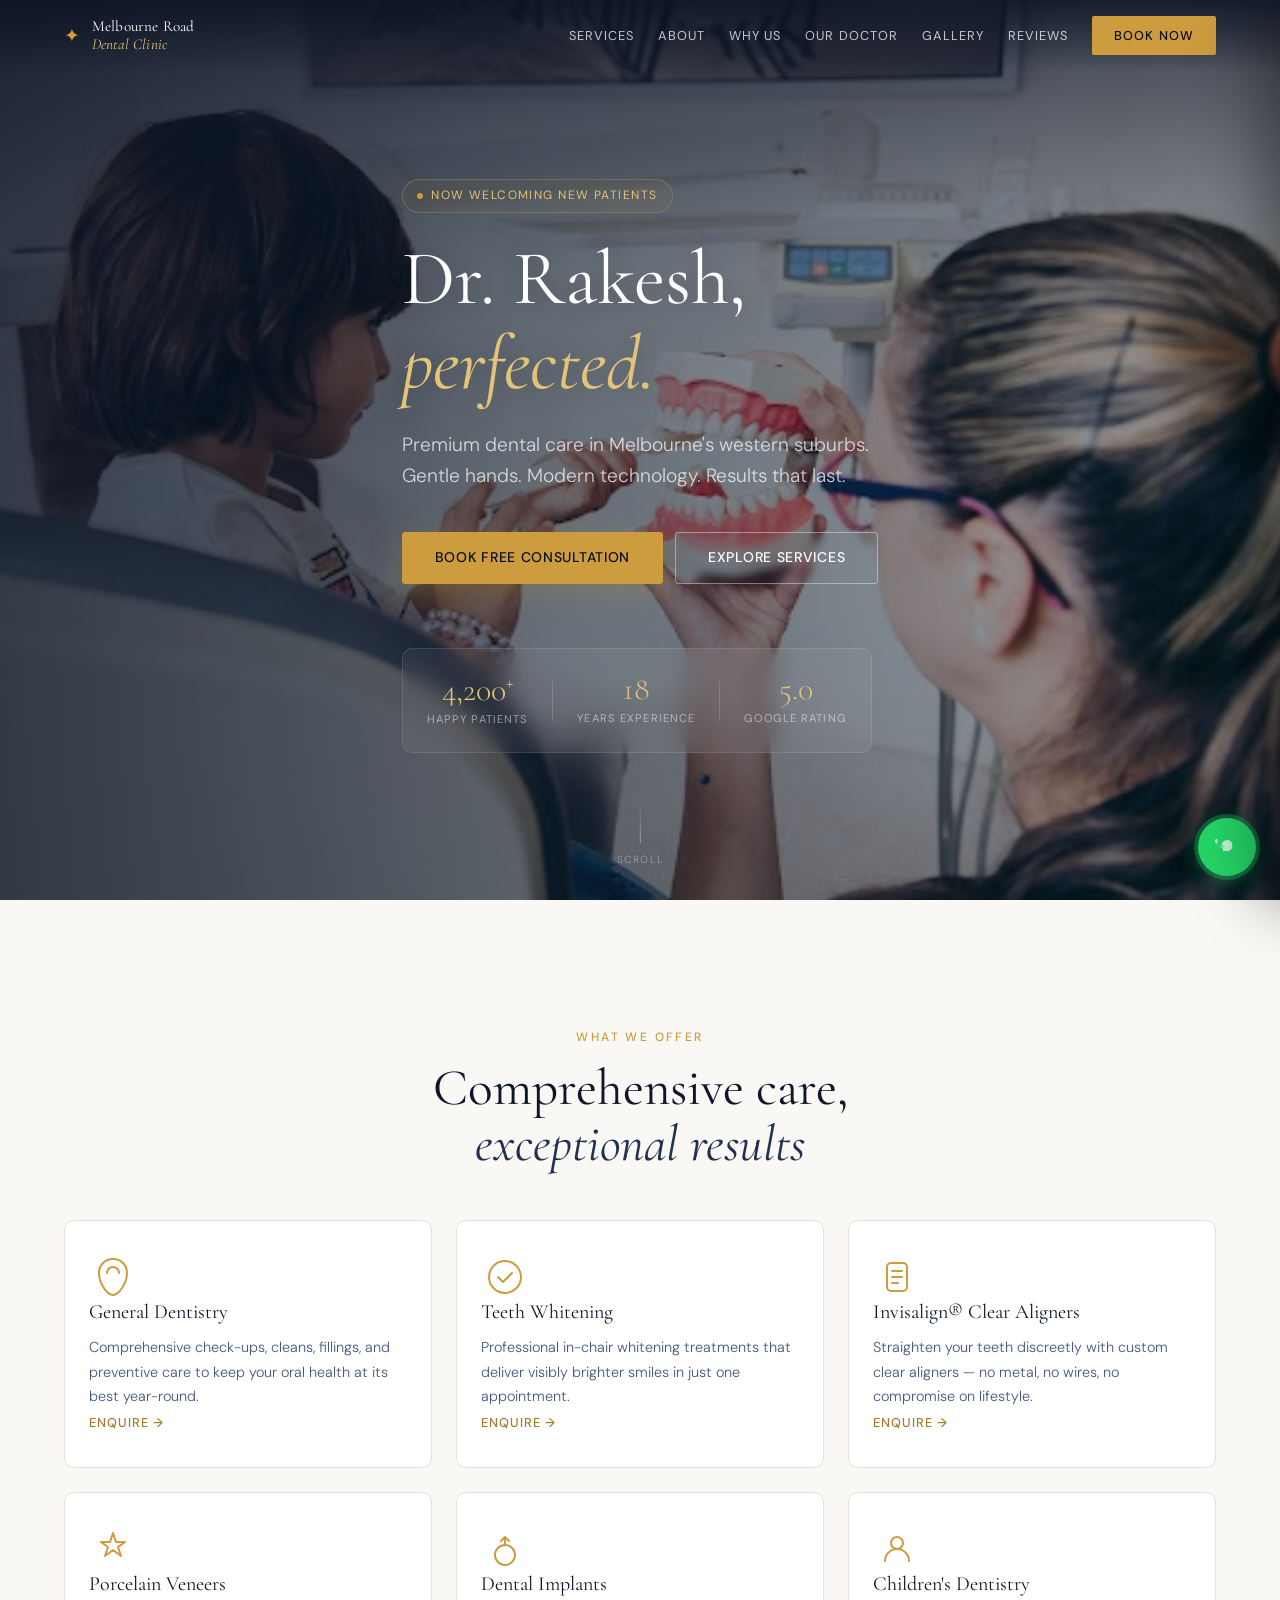
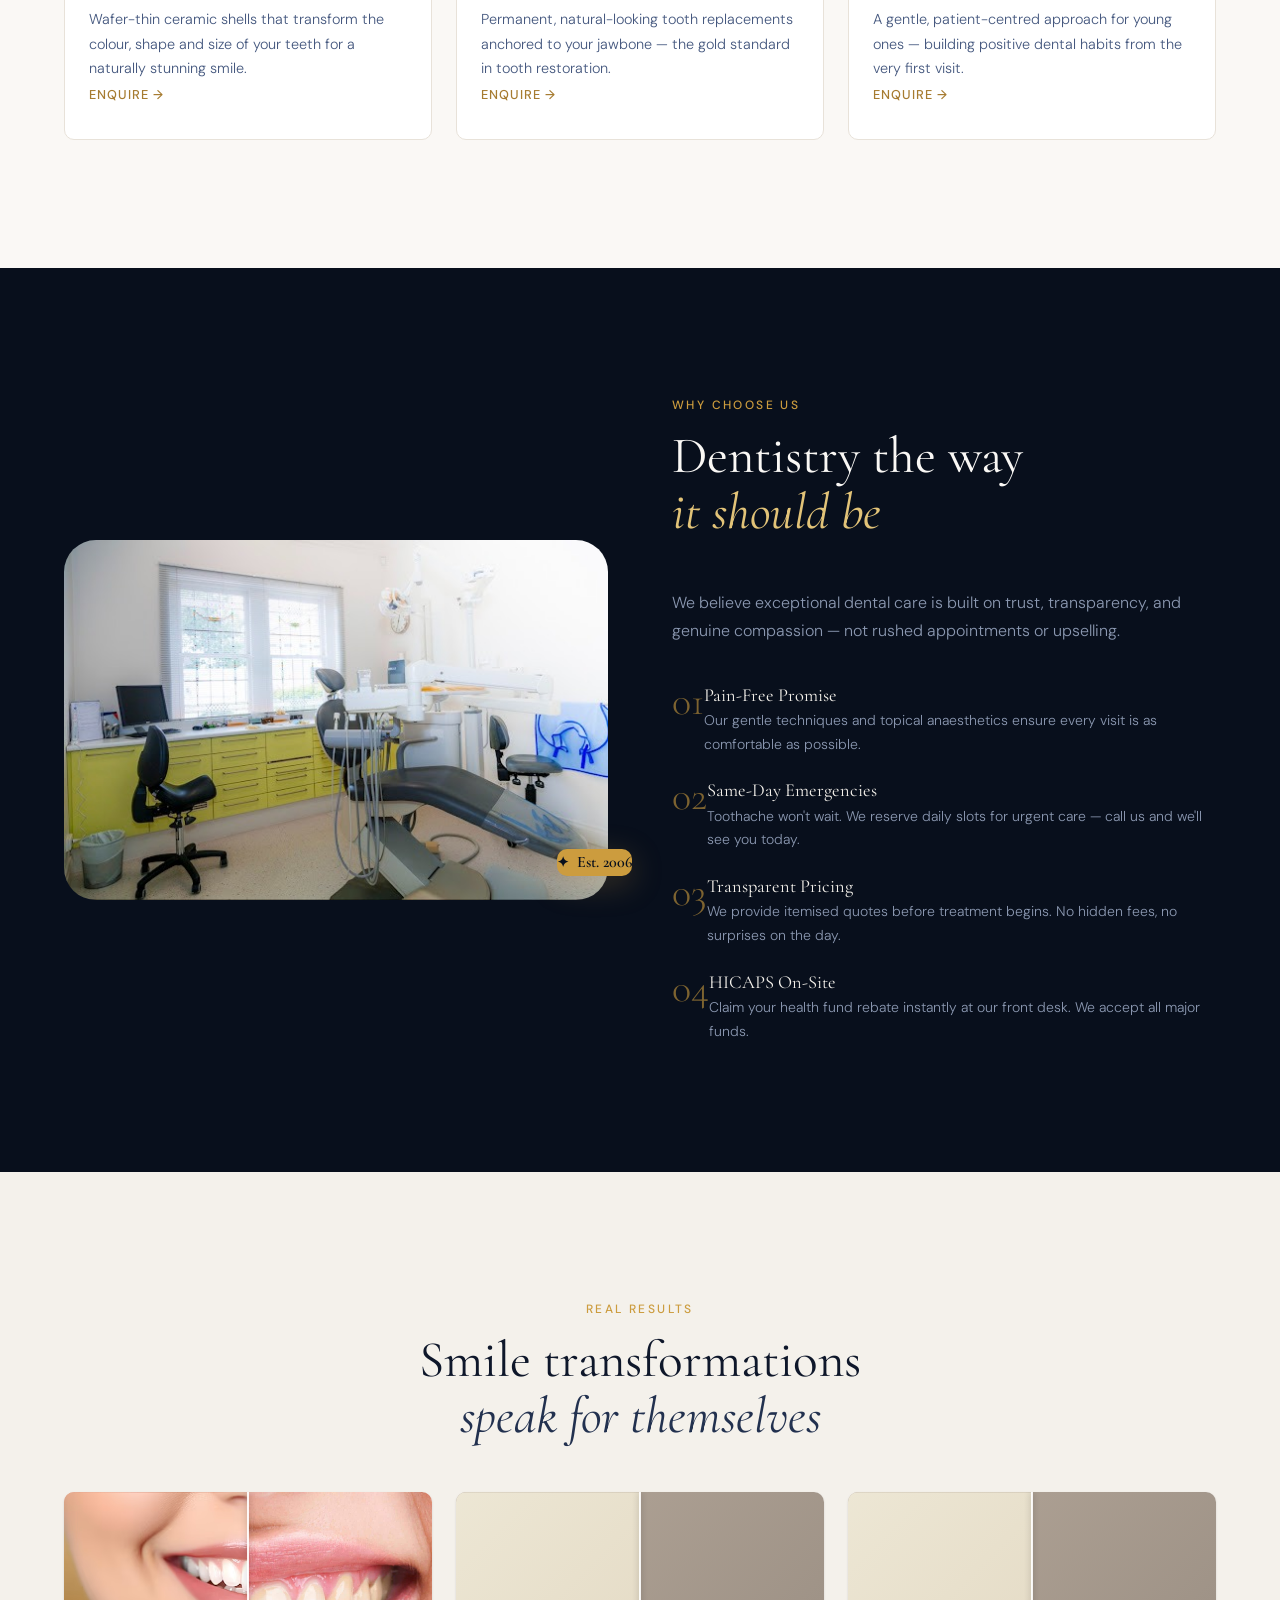
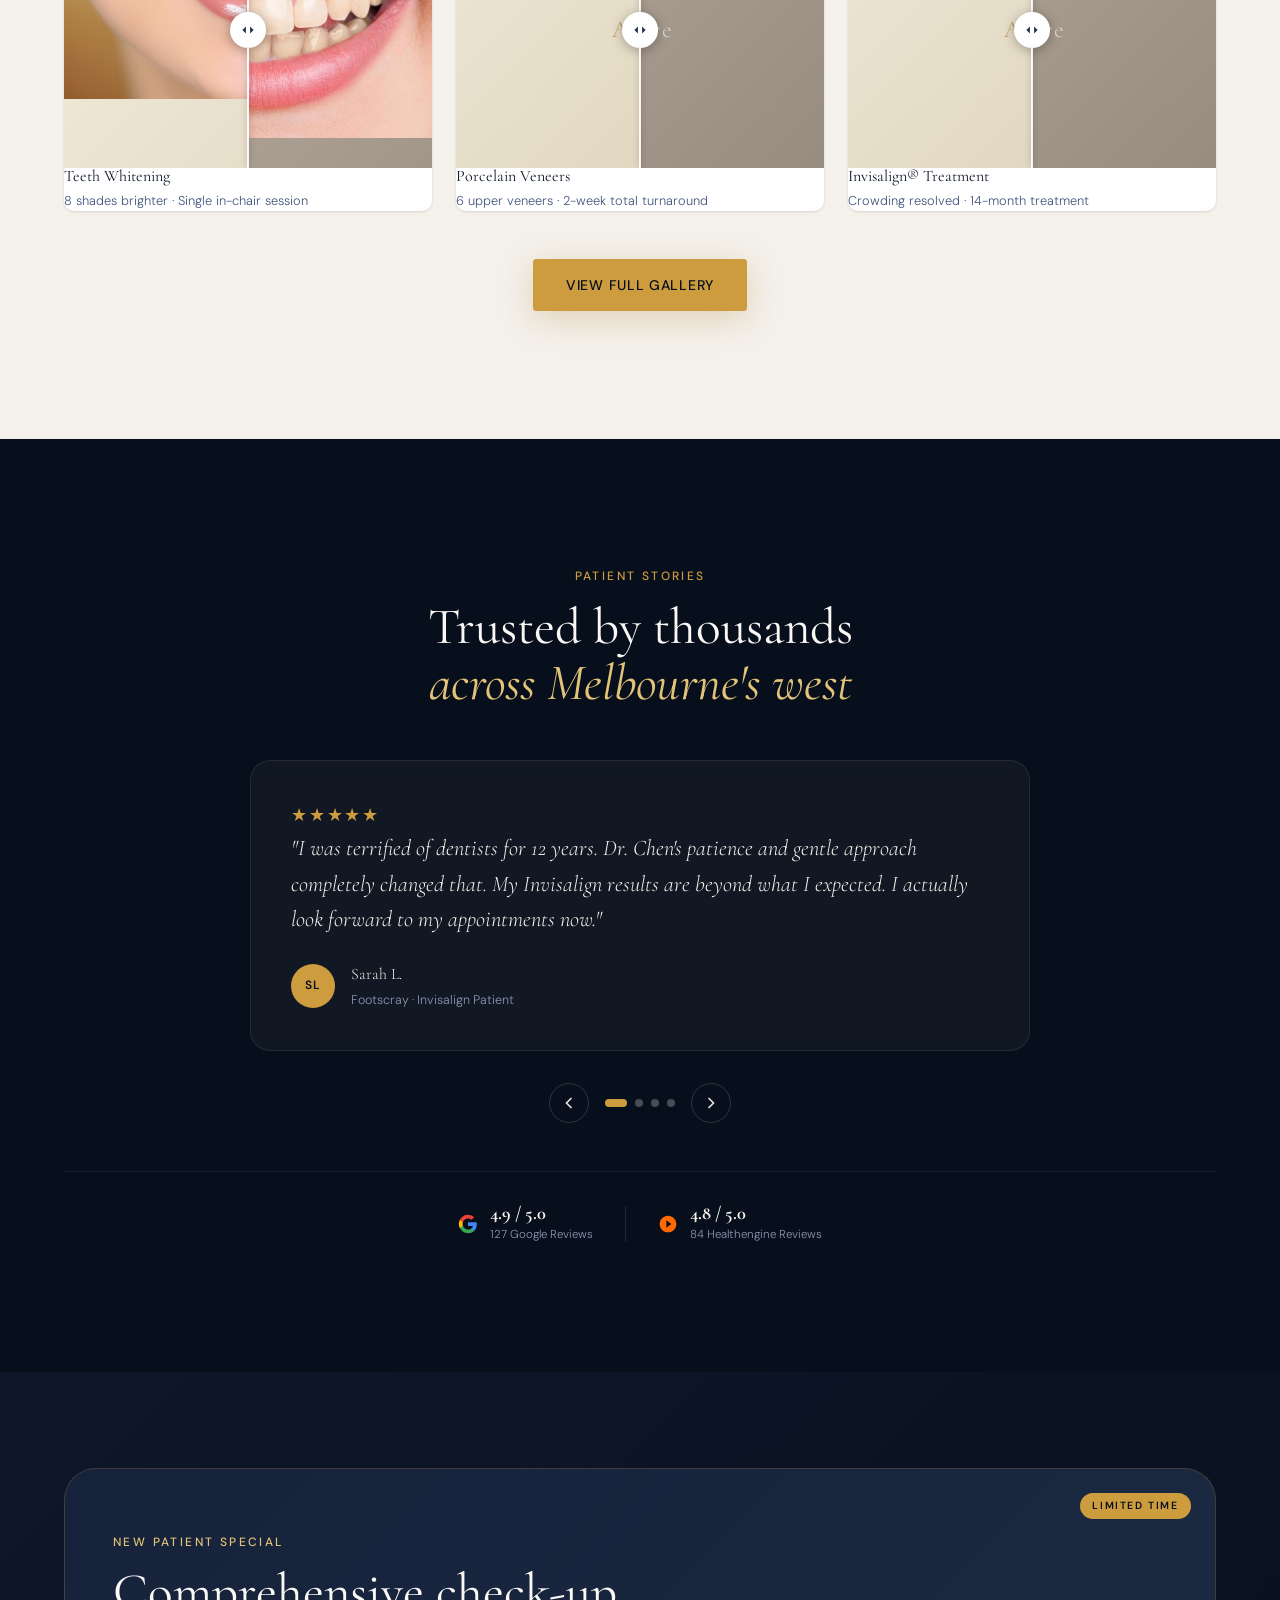
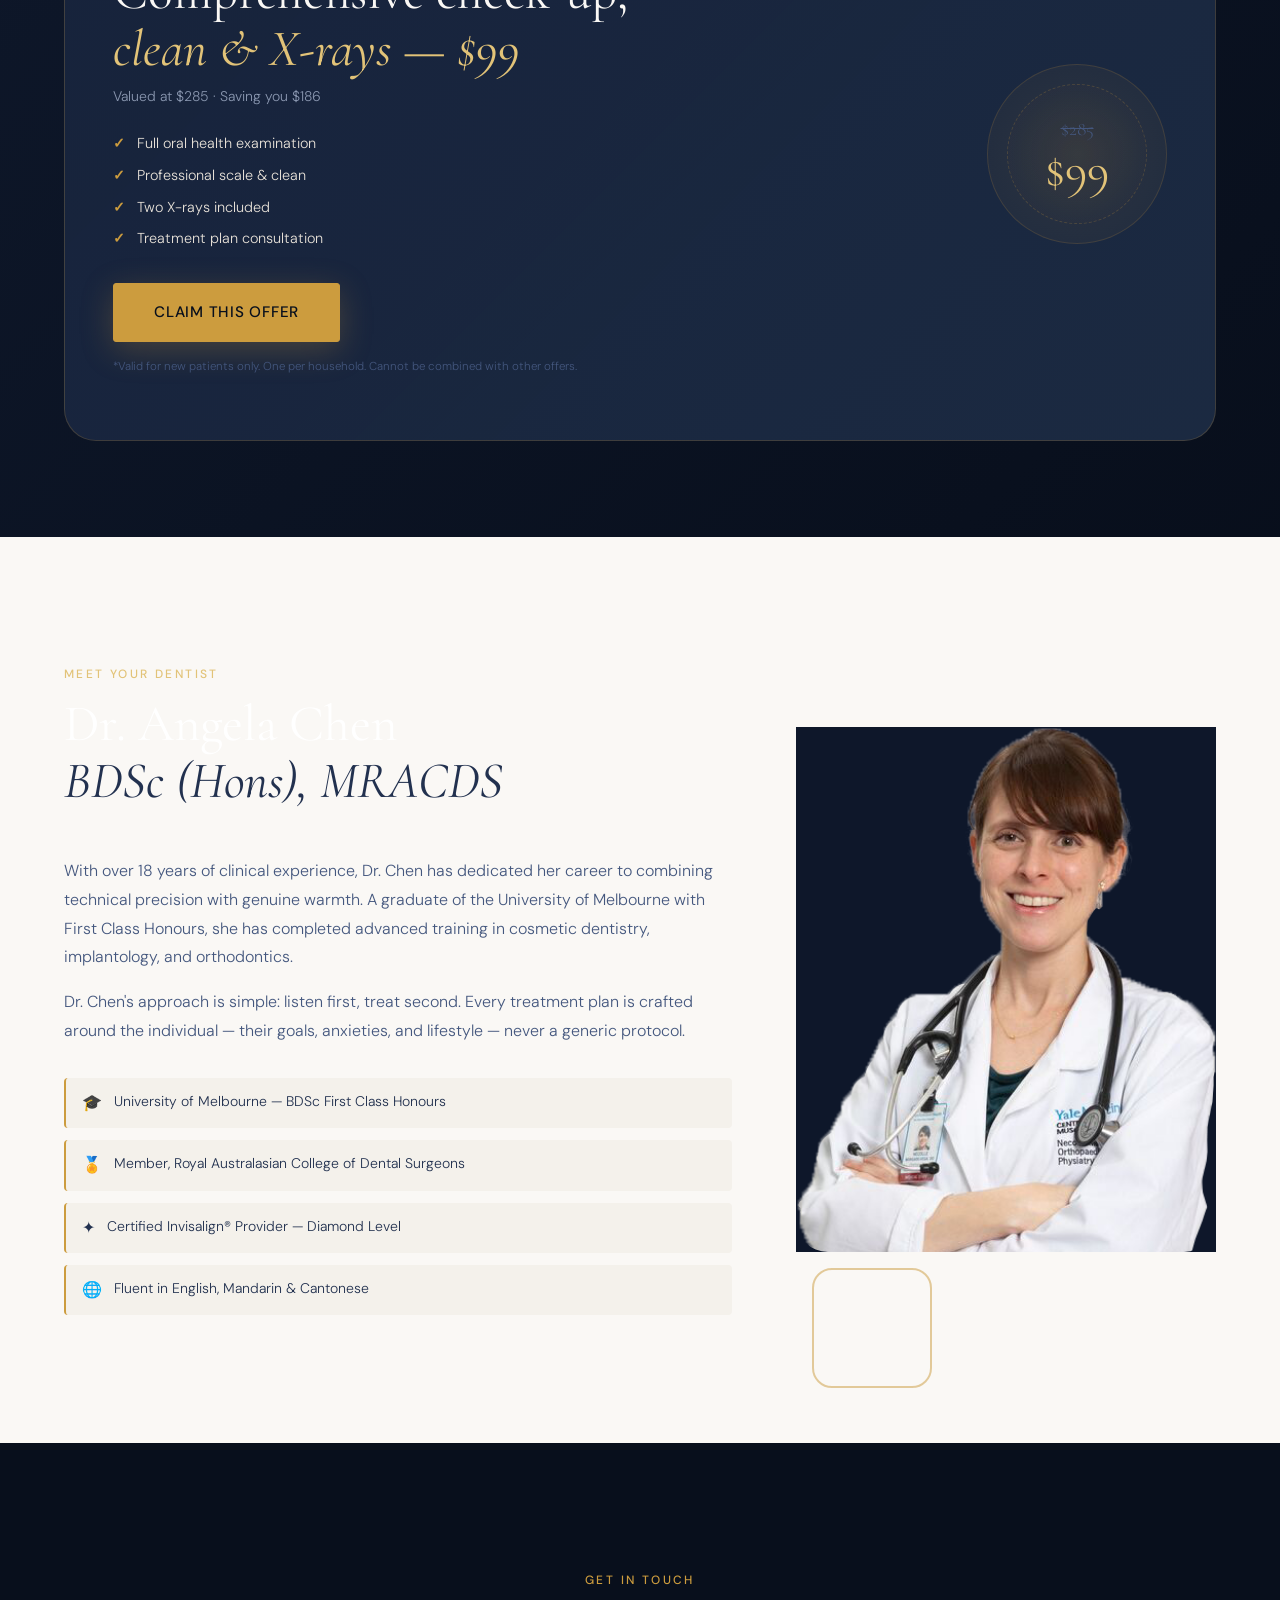
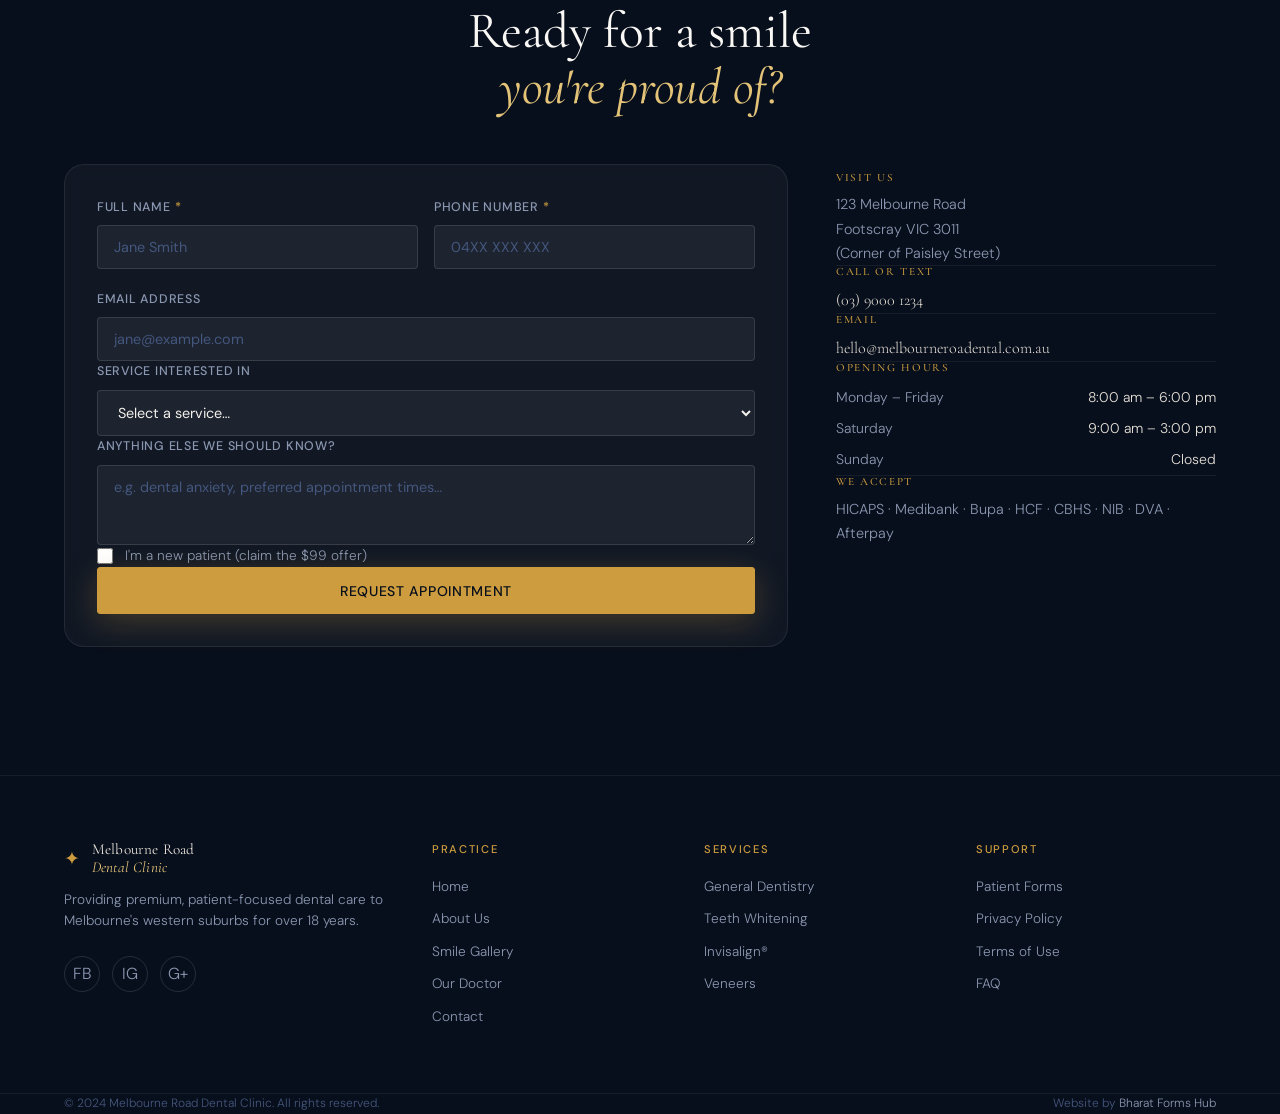
==== commit a3ea26c8: "Change greeting from 'Your Smile' to 'Dr. Rakesh'" ====
--- a/index.html
+++ b/index.html
@@ -47,7 +47,7 @@
                 </div>
 
                 <h1 class="hero-title reveal reveal--delay-1">
-                    Your smile,<br>
+                    Dr. Rakesh,<br>
                     <em>perfected.</em>
                 </h1>
 
@@ -736,4 +736,4 @@
     <script src="script.js"></script>
 </body>
 
-</html>+</html>
